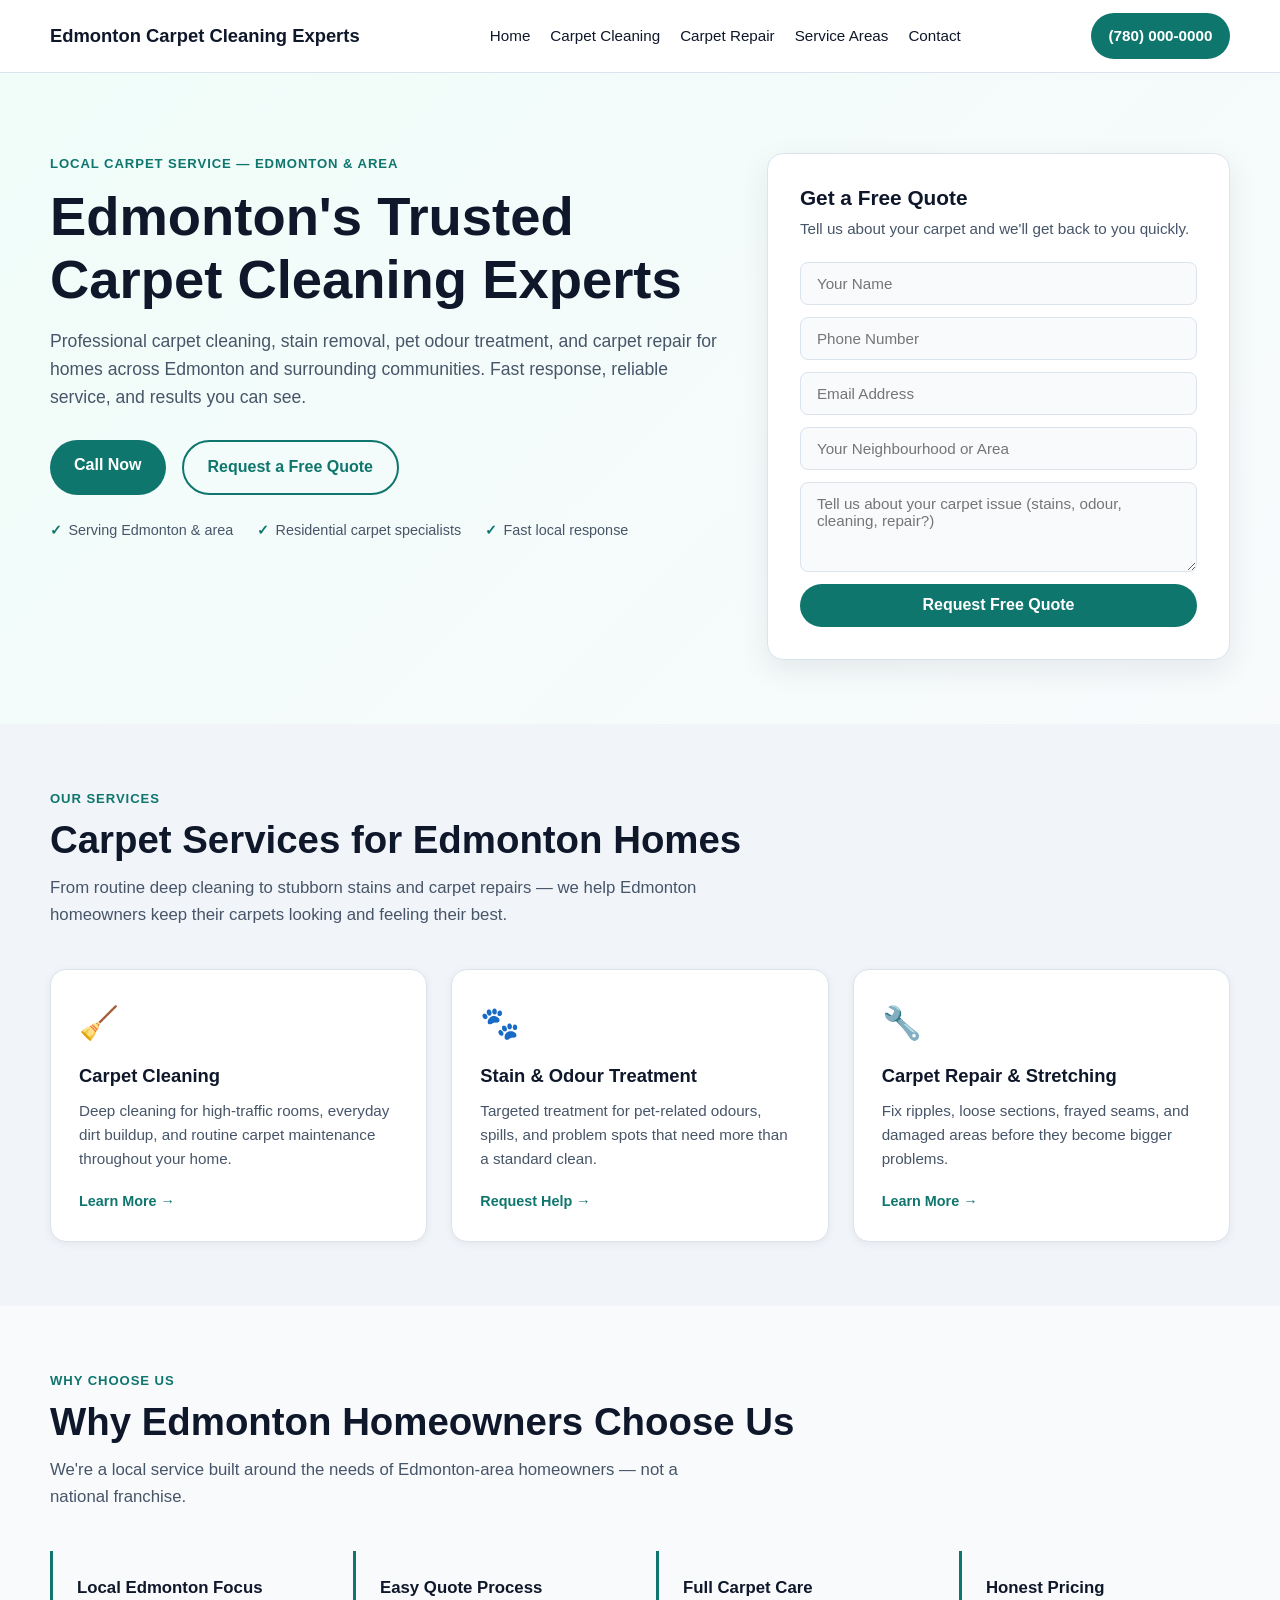
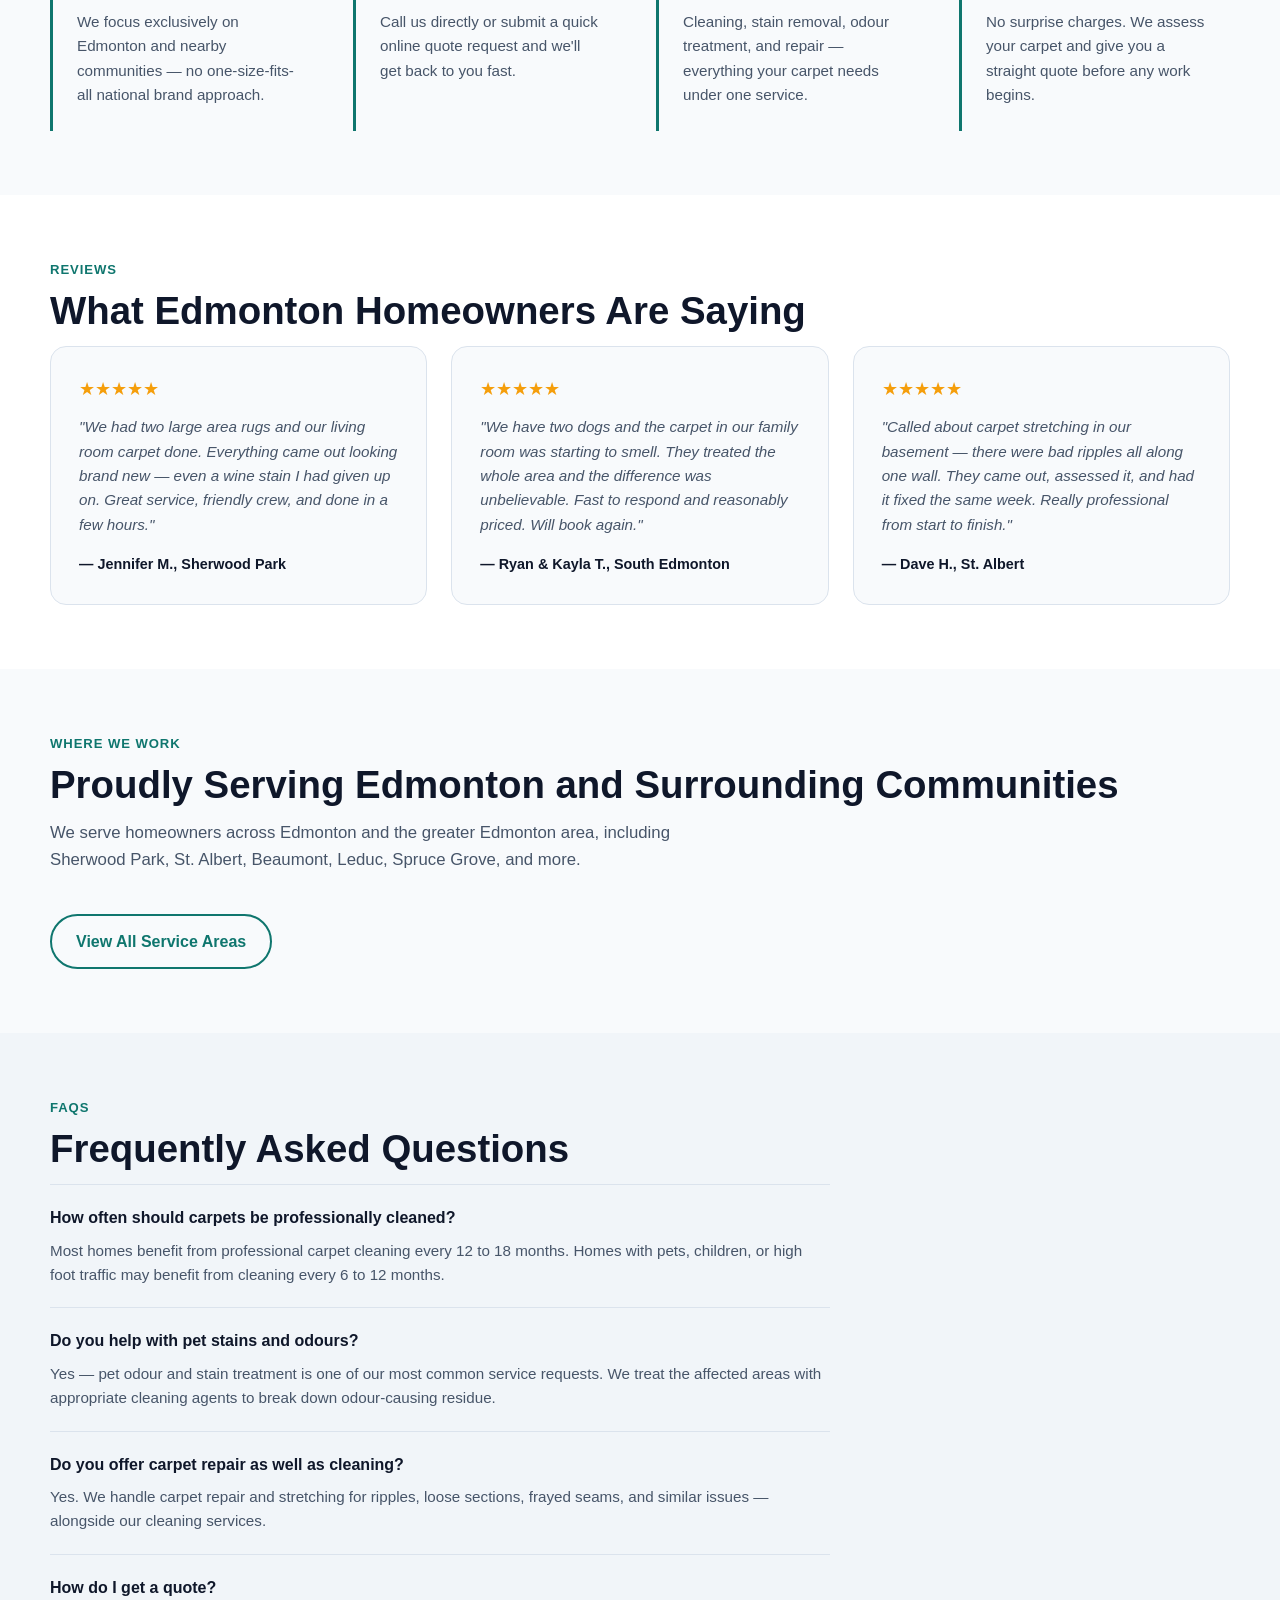
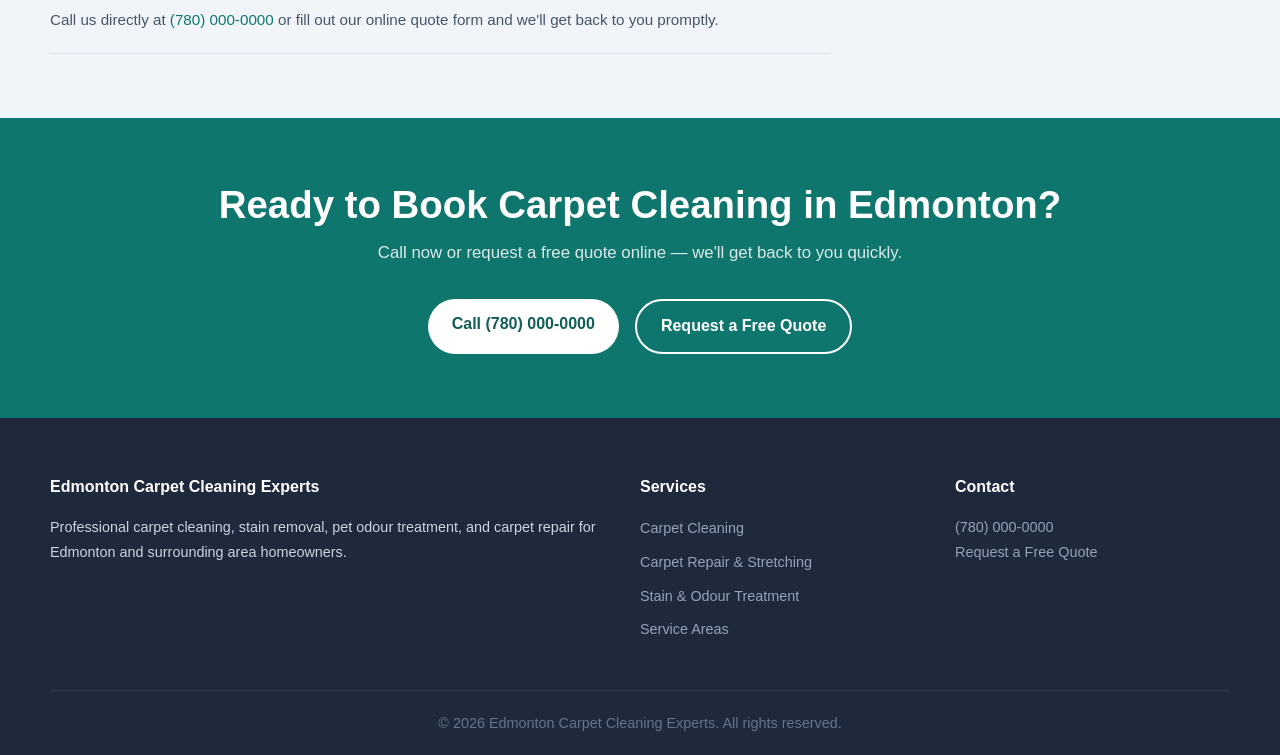
==== index.html @ 5d0f915e "feat: initial build — Edmonton Carpet Cleaning Experts 5-page lead gen site" ====
<!DOCTYPE html>
<html lang="en">
<head>
  <meta charset="UTF-8" />
  <meta name="viewport" content="width=device-width, initial-scale=1.0" />
  <title>Edmonton Carpet Cleaning Experts | Professional Carpet Cleaning in Edmonton</title>
  <meta name="description" content="Edmonton Carpet Cleaning Experts offers professional carpet cleaning, stain removal, pet odour treatment, and carpet repair for Edmonton homeowners. Request a free quote today." />
  <meta name="robots" content="index, follow" />
  <link rel="canonical" href="https://www.edmontoncarpetcleaningexperts.ca/" />
  <link rel="stylesheet" href="styles.css" />

  <!-- LocalBusiness Schema -->
  <script type="application/ld+json">
  {
    "@context": "https://schema.org",
    "@type": "LocalBusiness",
    "name": "Edmonton Carpet Cleaning Experts",
    "description": "Professional carpet cleaning, stain removal, pet odour treatment, and carpet repair for Edmonton and surrounding area homeowners.",
    "url": "https://www.edmontoncarpetcleaningexperts.ca",
    "telephone": "+17800000000",
    "email": "brad.niles@kleerformcorp.com",
    "areaServed": [
      "Edmonton", "Sherwood Park", "St. Albert", "Beaumont", "Leduc",
      "Spruce Grove", "Stony Plain", "Fort Saskatchewan", "Morinville"
    ],
    "serviceType": ["Carpet Cleaning", "Carpet Repair", "Stain Removal", "Pet Odour Treatment"],
    "priceRange": "$$"
  }
  </script>
</head>
<body>

  <header class="site-header">
    <div class="container nav">
      <div class="logo">
        <a href="index.html">Edmonton Carpet Cleaning Experts</a>
      </div>
      <button class="nav-toggle" aria-label="Toggle navigation" aria-expanded="false">☰</button>
      <nav class="main-nav">
        <a href="index.html">Home</a>
        <a href="carpet-cleaning-edmonton.html">Carpet Cleaning</a>
        <a href="carpet-repair-edmonton.html">Carpet Repair</a>
        <a href="service-areas.html">Service Areas</a>
        <a href="contact.html">Contact</a>
      </nav>
      <a class="phone-button" href="tel:17800000000">(780) 000-0000</a>
    </div>
  </header>

  <main>

    <!-- Hero -->
    <section class="hero">
      <div class="container hero-grid">
        <div class="hero-copy">
          <p class="eyebrow">Local Carpet Service — Edmonton & Area</p>
          <h1>Edmonton's Trusted Carpet Cleaning Experts</h1>
          <p class="hero-text">
            Professional carpet cleaning, stain removal, pet odour treatment, and carpet repair
            for homes across Edmonton and surrounding communities. Fast response, reliable service,
            and results you can see.
          </p>
          <div class="hero-actions">
            <a class="btn btn-primary" href="tel:17800000000">Call Now</a>
            <a class="btn btn-secondary" href="contact.html">Request a Free Quote</a>
          </div>
          <ul class="trust-points">
            <li>Serving Edmonton &amp; area</li>
            <li>Residential carpet specialists</li>
            <li>Fast local response</li>
          </ul>
        </div>

        <div class="hero-form-card">
          <h2>Get a Free Quote</h2>
          <p>Tell us about your carpet and we'll get back to you quickly.</p>
          <form class="quote-form" name="home-quote" method="POST" data-netlify="true" netlify-honeypot="bot-field">
            <input type="hidden" name="form-name" value="home-quote" />
            <input type="hidden" name="_subject" value="New Quote Request — Edmonton Carpet Cleaning Experts" />
            <p style="display:none"><input name="bot-field" /></p>
            <input type="text" name="name" placeholder="Your Name" required />
            <input type="tel" name="phone" placeholder="Phone Number" required />
            <input type="email" name="email" placeholder="Email Address" />
            <input type="text" name="location" placeholder="Your Neighbourhood or Area" />
            <textarea name="message" placeholder="Tell us about your carpet issue (stains, odour, cleaning, repair?)"></textarea>
            <button type="submit" class="btn btn-primary">Request Free Quote</button>
          </form>
        </div>
      </div>
    </section>

    <!-- Services Preview -->
    <section class="services-preview alt-bg">
      <div class="container">
        <p class="section-label">Our Services</p>
        <h2>Carpet Services for Edmonton Homes</h2>
        <p class="section-intro">
          From routine deep cleaning to stubborn stains and carpet repairs — we help Edmonton homeowners
          keep their carpets looking and feeling their best.
        </p>
        <div class="cards">
          <article class="card">
            <div class="card-icon">🧹</div>
            <h3>Carpet Cleaning</h3>
            <p>Deep cleaning for high-traffic rooms, everyday dirt buildup, and routine carpet maintenance throughout your home.</p>
            <a href="carpet-cleaning-edmonton.html">Learn More →</a>
          </article>
          <article class="card">
            <div class="card-icon">🐾</div>
            <h3>Stain &amp; Odour Treatment</h3>
            <p>Targeted treatment for pet-related odours, spills, and problem spots that need more than a standard clean.</p>
            <a href="contact.html">Request Help →</a>
          </article>
          <article class="card">
            <div class="card-icon">🔧</div>
            <h3>Carpet Repair &amp; Stretching</h3>
            <p>Fix ripples, loose sections, frayed seams, and damaged areas before they become bigger problems.</p>
            <a href="carpet-repair-edmonton.html">Learn More →</a>
          </article>
        </div>
      </div>
    </section>

    <!-- Why Us -->
    <section class="why-us">
      <div class="container">
        <p class="section-label">Why Choose Us</p>
        <h2>Why Edmonton Homeowners Choose Us</h2>
        <p class="section-intro">We're a local service built around the needs of Edmonton-area homeowners — not a national franchise.</p>
        <div class="features">
          <div class="feature">
            <h3>Local Edmonton Focus</h3>
            <p>We focus exclusively on Edmonton and nearby communities — no one-size-fits-all national brand approach.</p>
          </div>
          <div class="feature">
            <h3>Easy Quote Process</h3>
            <p>Call us directly or submit a quick online quote request and we'll get back to you fast.</p>
          </div>
          <div class="feature">
            <h3>Full Carpet Care</h3>
            <p>Cleaning, stain removal, odour treatment, and repair — everything your carpet needs under one service.</p>
          </div>
          <div class="feature">
            <h3>Honest Pricing</h3>
            <p>No surprise charges. We assess your carpet and give you a straight quote before any work begins.</p>
          </div>
        </div>
      </div>
    </section>

    <!-- Testimonials -->
    <section class="testimonials alt-bg">
      <div class="container">
        <p class="section-label">Reviews</p>
        <h2>What Edmonton Homeowners Are Saying</h2>
        <div class="testimonial-grid">
          <div class="testimonial-card">
            <div class="stars">★★★★★</div>
            <p>"We had two large area rugs and our living room carpet done. Everything came out looking brand new — even a wine stain I had given up on. Great service, friendly crew, and done in a few hours."</p>
            <div class="reviewer">— Jennifer M., Sherwood Park</div>
          </div>
          <div class="testimonial-card">
            <div class="stars">★★★★★</div>
            <p>"We have two dogs and the carpet in our family room was starting to smell. They treated the whole area and the difference was unbelievable. Fast to respond and reasonably priced. Will book again."</p>
            <div class="reviewer">— Ryan &amp; Kayla T., South Edmonton</div>
          </div>
          <div class="testimonial-card">
            <div class="stars">★★★★★</div>
            <p>"Called about carpet stretching in our basement — there were bad ripples all along one wall. They came out, assessed it, and had it fixed the same week. Really professional from start to finish."</p>
            <div class="reviewer">— Dave H., St. Albert</div>
          </div>
        </div>
      </div>
    </section>

    <!-- Service Areas Preview -->
    <section>
      <div class="container">
        <p class="section-label">Where We Work</p>
        <h2>Proudly Serving Edmonton and Surrounding Communities</h2>
        <p class="section-intro">
          We serve homeowners across Edmonton and the greater Edmonton area, including Sherwood Park,
          St. Albert, Beaumont, Leduc, Spruce Grove, and more.
        </p>
        <a class="btn btn-secondary" href="service-areas.html">View All Service Areas</a>
      </div>
    </section>

    <!-- FAQ -->
    <section class="alt-bg">
      <div class="container">
        <p class="section-label">FAQs</p>
        <h2>Frequently Asked Questions</h2>
        <div class="faq-list">
          <div class="faq-item">
            <h3>How often should carpets be professionally cleaned?</h3>
            <p>Most homes benefit from professional carpet cleaning every 12 to 18 months. Homes with pets, children, or high foot traffic may benefit from cleaning every 6 to 12 months.</p>
          </div>
          <div class="faq-item">
            <h3>Do you help with pet stains and odours?</h3>
            <p>Yes — pet odour and stain treatment is one of our most common service requests. We treat the affected areas with appropriate cleaning agents to break down odour-causing residue.</p>
          </div>
          <div class="faq-item">
            <h3>Do you offer carpet repair as well as cleaning?</h3>
            <p>Yes. We handle carpet repair and stretching for ripples, loose sections, frayed seams, and similar issues — alongside our cleaning services.</p>
          </div>
          <div class="faq-item">
            <h3>How do I get a quote?</h3>
            <p>Call us directly at <a href="tel:17800000000">(780) 000-0000</a> or fill out our online quote form and we'll get back to you promptly.</p>
          </div>
        </div>
      </div>
    </section>

    <!-- Final CTA -->
    <section class="cta-banner">
      <div class="container">
        <h2>Ready to Book Carpet Cleaning in Edmonton?</h2>
        <p>Call now or request a free quote online — we'll get back to you quickly.</p>
        <div class="cta-actions">
          <a class="btn btn-primary" style="background:#fff; color:var(--primary-dark);" href="tel:17800000000">Call (780) 000-0000</a>
          <a class="btn btn-secondary" href="contact.html">Request a Free Quote</a>
        </div>
      </div>
    </section>

  </main>

  <footer class="site-footer">
    <div class="container footer-grid">
      <div>
        <h3>Edmonton Carpet Cleaning Experts</h3>
        <p>Professional carpet cleaning, stain removal, pet odour treatment, and carpet repair for Edmonton and surrounding area homeowners.</p>
      </div>
      <div>
        <h3>Services</h3>
        <ul>
          <li><a href="carpet-cleaning-edmonton.html">Carpet Cleaning</a></li>
          <li><a href="carpet-repair-edmonton.html">Carpet Repair &amp; Stretching</a></li>
          <li><a href="contact.html">Stain &amp; Odour Treatment</a></li>
          <li><a href="service-areas.html">Service Areas</a></li>
        </ul>
      </div>
      <div>
        <h3>Contact</h3>
        <p><a href="tel:17800000000">(780) 000-0000</a></p>
        <p><a href="contact.html">Request a Free Quote</a></p>
      </div>
    </div>
    <div class="container footer-bottom">
      <p>&copy; 2026 Edmonton Carpet Cleaning Experts. All rights reserved.</p>
    </div>
  </footer>

  <script src="script.js"></script>
</body>
</html>
---- styles.css ----
/* ============================================================
   Edmonton Carpet Cleaning Experts — Main Stylesheet
   ============================================================ */

*, *::before, *::after {
  box-sizing: border-box;
  margin: 0;
  padding: 0;
}

:root {
  --bg: #f8fafc;
  --surface: #ffffff;
  --surface-soft: #f1f5f9;
  --text: #0f172a;
  --muted: #475569;
  --border: #dbe3ed;
  --primary: #0f766e;
  --primary-dark: #115e59;
  --primary-light: #ccfbf1;
  --secondary: #1e293b;
  --accent: #e2e8f0;
  --shadow: 0 10px 30px rgba(15, 23, 42, 0.08);
  --shadow-sm: 0 2px 8px rgba(15, 23, 42, 0.06);
  --radius: 16px;
  --radius-sm: 8px;
  --max-width: 1180px;
}

body {
  font-family: Arial, Helvetica, sans-serif;
  background: var(--bg);
  color: var(--text);
  line-height: 1.6;
}

a {
  color: var(--primary);
  text-decoration: none;
}

a:hover { text-decoration: underline; }

img { max-width: 100%; display: block; }

ul { list-style: none; }

.container {
  width: min(100% - 2rem, var(--max-width));
  margin: 0 auto;
}

/* ---- Buttons ---- */
.btn {
  display: inline-block;
  padding: 0.8rem 1.5rem;
  border-radius: 999px;
  font-weight: 700;
  font-size: 1rem;
  cursor: pointer;
  border: none;
  transition: background 0.2s, transform 0.1s;
}

.btn:hover { text-decoration: none; transform: translateY(-1px); }

.btn-primary {
  background: var(--primary);
  color: #fff;
}

.btn-primary:hover { background: var(--primary-dark); color: #fff; }

.btn-secondary {
  background: transparent;
  color: var(--primary);
  border: 2px solid var(--primary);
}

.btn-secondary:hover { background: var(--primary-light); }

/* ---- Header / Nav ---- */
.site-header {
  background: var(--surface);
  border-bottom: 1px solid var(--border);
  position: sticky;
  top: 0;
  z-index: 100;
}

.nav {
  display: flex;
  align-items: center;
  justify-content: space-between;
  gap: 1rem;
  min-height: 72px;
  flex-wrap: wrap;
}

.logo a {
  color: var(--text);
  font-size: 1.15rem;
  font-weight: 700;
}

.main-nav {
  display: flex;
  gap: 1.25rem;
  align-items: center;
}

.main-nav a {
  color: var(--text);
  font-size: 0.95rem;
  font-weight: 500;
}

.main-nav a:hover { color: var(--primary); text-decoration: none; }

.phone-button {
  background: var(--primary);
  color: #fff !important;
  padding: 0.65rem 1.1rem;
  border-radius: 999px;
  font-weight: 700;
  white-space: nowrap;
  font-size: 0.95rem;
}

.phone-button:hover {
  background: var(--primary-dark);
  text-decoration: none;
}

/* Mobile hamburger */
.nav-toggle {
  display: none;
  background: none;
  border: none;
  font-size: 1.6rem;
  cursor: pointer;
  color: var(--text);
}

/* ---- Hero ---- */
.hero {
  padding: 5rem 0 4rem;
  background: linear-gradient(135deg, #f0fdf9 0%, #f8fafc 100%);
}

.hero-grid {
  display: grid;
  grid-template-columns: 1.3fr 0.9fr;
  gap: 3rem;
  align-items: start;
}

.eyebrow {
  color: var(--primary);
  font-weight: 700;
  text-transform: uppercase;
  font-size: 0.82rem;
  letter-spacing: 0.07em;
  margin-bottom: 0.75rem;
}

.hero h1 {
  font-size: clamp(2rem, 5vw, 3.4rem);
  line-height: 1.15;
  margin-bottom: 1rem;
}

.hero-text {
  font-size: 1.1rem;
  color: var(--muted);
  margin-bottom: 1.75rem;
}

.hero-actions {
  display: flex;
  gap: 1rem;
  flex-wrap: wrap;
  margin-bottom: 1.5rem;
}

.trust-points {
  display: flex;
  flex-wrap: wrap;
  gap: 0.5rem 1.5rem;
  margin-top: 1rem;
}

.trust-points li {
  font-size: 0.9rem;
  color: var(--muted);
  display: flex;
  align-items: center;
  gap: 0.4rem;
}

.trust-points li::before {
  content: "✓";
  color: var(--primary);
  font-weight: 700;
}

/* ---- Quote Form Card ---- */
.hero-form-card {
  background: var(--surface);
  border: 1px solid var(--border);
  border-radius: var(--radius);
  padding: 2rem;
  box-shadow: var(--shadow);
}

.hero-form-card h2 {
  font-size: 1.3rem;
  margin-bottom: 0.4rem;
}

.hero-form-card p {
  color: var(--muted);
  font-size: 0.95rem;
  margin-bottom: 1.25rem;
}

.quote-form {
  display: flex;
  flex-direction: column;
  gap: 0.75rem;
}

.quote-form input,
.quote-form select,
.quote-form textarea {
  width: 100%;
  padding: 0.75rem 1rem;
  border: 1px solid var(--border);
  border-radius: var(--radius-sm);
  font-size: 0.95rem;
  font-family: inherit;
  background: var(--bg);
  color: var(--text);
  transition: border-color 0.2s;
}

.quote-form input:focus,
.quote-form select:focus,
.quote-form textarea:focus {
  outline: none;
  border-color: var(--primary);
}

.quote-form textarea { resize: vertical; min-height: 90px; }

.quote-form .btn { width: 100%; }

/* ---- Section Defaults ---- */
section { padding: 4rem 0; }

.section-label {
  color: var(--primary);
  font-weight: 700;
  text-transform: uppercase;
  font-size: 0.82rem;
  letter-spacing: 0.07em;
  margin-bottom: 0.5rem;
}

section h2 {
  font-size: clamp(1.6rem, 3vw, 2.4rem);
  margin-bottom: 0.75rem;
  line-height: 1.2;
}

.section-intro {
  color: var(--muted);
  font-size: 1.05rem;
  max-width: 680px;
  margin-bottom: 2.5rem;
}

/* ---- Cards ---- */
.cards {
  display: grid;
  grid-template-columns: repeat(auto-fit, minmax(260px, 1fr));
  gap: 1.5rem;
}

.card {
  background: var(--surface);
  border: 1px solid var(--border);
  border-radius: var(--radius);
  padding: 1.75rem;
  box-shadow: var(--shadow-sm);
  transition: box-shadow 0.2s, transform 0.2s;
}

.card:hover {
  box-shadow: var(--shadow);
  transform: translateY(-2px);
}

.card-icon {
  font-size: 2rem;
  margin-bottom: 0.75rem;
}

.card h3 {
  font-size: 1.15rem;
  margin-bottom: 0.5rem;
}

.card p {
  color: var(--muted);
  font-size: 0.95rem;
  margin-bottom: 1rem;
}

.card a {
  font-weight: 600;
  font-size: 0.9rem;
}

/* ---- Features Grid ---- */
.features {
  display: grid;
  grid-template-columns: repeat(auto-fit, minmax(240px, 1fr));
  gap: 2rem;
}

.feature {
  padding: 1.5rem;
  border-left: 3px solid var(--primary);
}

.feature h3 {
  font-size: 1.05rem;
  margin-bottom: 0.5rem;
}

.feature p {
  color: var(--muted);
  font-size: 0.95rem;
}

/* ---- Why Us / Alt Section ---- */
.alt-bg { background: var(--surface-soft); }

/* ---- Testimonials ---- */
.testimonials { background: var(--surface); }

.testimonial-grid {
  display: grid;
  grid-template-columns: repeat(auto-fit, minmax(280px, 1fr));
  gap: 1.5rem;
}

.testimonial-card {
  background: var(--bg);
  border: 1px solid var(--border);
  border-radius: var(--radius);
  padding: 1.75rem;
}

.stars {
  color: #f59e0b;
  font-size: 1.1rem;
  margin-bottom: 0.75rem;
}

.testimonial-card p {
  color: var(--muted);
  font-size: 0.95rem;
  margin-bottom: 1rem;
  font-style: italic;
}

.reviewer {
  font-weight: 700;
  font-size: 0.9rem;
  color: var(--text);
}

/* ---- FAQ ---- */
.faq-list { max-width: 780px; }

.faq-item {
  border-bottom: 1px solid var(--border);
  padding: 1.25rem 0;
}

.faq-item:first-child { border-top: 1px solid var(--border); }

.faq-item h3 {
  font-size: 1rem;
  margin-bottom: 0.5rem;
  cursor: pointer;
}

.faq-item p {
  color: var(--muted);
  font-size: 0.95rem;
}

/* ---- Service Areas ---- */
.areas-grid {
  display: grid;
  grid-template-columns: repeat(auto-fill, minmax(200px, 1fr));
  gap: 0.75rem;
}

.area-tag {
  background: var(--surface);
  border: 1px solid var(--border);
  border-radius: var(--radius-sm);
  padding: 0.6rem 1rem;
  font-size: 0.92rem;
  color: var(--text);
  display: flex;
  align-items: center;
  gap: 0.4rem;
}

.area-tag::before {
  content: "📍";
  font-size: 0.85rem;
}

/* ---- CTA Banner ---- */
.cta-banner {
  background: var(--primary);
  color: #fff;
  padding: 4rem 0;
  text-align: center;
}

.cta-banner h2 {
  color: #fff;
  font-size: clamp(1.6rem, 3vw, 2.4rem);
  margin-bottom: 0.75rem;
}

.cta-banner p {
  color: rgba(255,255,255,0.85);
  font-size: 1.05rem;
  margin-bottom: 2rem;
}

.cta-banner .btn-secondary {
  color: #fff;
  border-color: #fff;
}

.cta-banner .btn-secondary:hover {
  background: rgba(255,255,255,0.15);
}

.cta-actions {
  display: flex;
  gap: 1rem;
  justify-content: center;
  flex-wrap: wrap;
}

/* ---- Contact Page ---- */
.contact-grid {
  display: grid;
  grid-template-columns: 1fr 1.2fr;
  gap: 3rem;
  align-items: start;
}

.contact-info h2 { margin-bottom: 1rem; }

.contact-info p {
  color: var(--muted);
  margin-bottom: 1.5rem;
}

.contact-detail {
  display: flex;
  align-items: center;
  gap: 0.75rem;
  margin-bottom: 1rem;
  font-size: 1rem;
}

.contact-detail .icon {
  font-size: 1.3rem;
  width: 2rem;
  text-align: center;
}

.form-card {
  background: var(--surface);
  border: 1px solid var(--border);
  border-radius: var(--radius);
  padding: 2.5rem;
  box-shadow: var(--shadow);
}

.form-card h2 { margin-bottom: 0.5rem; }

.form-card > p {
  color: var(--muted);
  margin-bottom: 1.5rem;
  font-size: 0.95rem;
}

/* ---- Page Hero (inner pages) ---- */
.page-hero {
  background: linear-gradient(135deg, #f0fdf9 0%, #f8fafc 100%);
  padding: 3.5rem 0 3rem;
  border-bottom: 1px solid var(--border);
}

.page-hero .eyebrow { margin-bottom: 0.5rem; }

.page-hero h1 {
  font-size: clamp(1.8rem, 4vw, 3rem);
  margin-bottom: 0.75rem;
  line-height: 1.2;
}

.page-hero p {
  color: var(--muted);
  font-size: 1.05rem;
  max-width: 640px;
  margin-bottom: 1.5rem;
}

/* ---- Breadcrumb ---- */
.breadcrumb {
  font-size: 0.85rem;
  color: var(--muted);
  margin-bottom: 1rem;
}

.breadcrumb a { color: var(--muted); }
.breadcrumb a:hover { color: var(--primary); }
.breadcrumb span { margin: 0 0.4rem; }

/* ---- Footer ---- */
.site-footer {
  background: var(--secondary);
  color: #cbd5e1;
  padding: 3.5rem 0 0;
}

.footer-grid {
  display: grid;
  grid-template-columns: 2fr 1fr 1fr;
  gap: 2.5rem;
  padding-bottom: 2.5rem;
  border-bottom: 1px solid rgba(255,255,255,0.08);
}

.site-footer h3 {
  color: #fff;
  font-size: 1rem;
  margin-bottom: 1rem;
}

.site-footer p {
  font-size: 0.9rem;
  line-height: 1.7;
}

.site-footer a {
  color: #94a3b8;
  font-size: 0.9rem;
}

.site-footer a:hover { color: #fff; text-decoration: none; }

.site-footer ul li { margin-bottom: 0.5rem; }

.footer-bottom {
  padding: 1.25rem 0;
  text-align: center;
  font-size: 0.85rem;
  color: #64748b;
}

/* ---- Form success ---- */
.form-success {
  display: none;
  background: #dcfce7;
  border: 1px solid #86efac;
  border-radius: var(--radius-sm);
  padding: 1rem 1.25rem;
  color: #166534;
  font-size: 0.95rem;
  margin-top: 0.5rem;
}

/* ---- Responsive ---- */
@media (max-width: 900px) {
  .hero-grid { grid-template-columns: 1fr; }
  .footer-grid { grid-template-columns: 1fr 1fr; }
  .contact-grid { grid-template-columns: 1fr; }
}

@media (max-width: 640px) {
  .main-nav { display: none; }
  .main-nav.open {
    display: flex;
    flex-direction: column;
    width: 100%;
    padding: 1rem 0;
    border-top: 1px solid var(--border);
    gap: 0.75rem;
  }
  .nav { flex-wrap: wrap; }
  .nav-toggle { display: block; }
  .phone-button { display: none; }
  .footer-grid { grid-template-columns: 1fr; }
  .hero { padding: 3rem 0 2.5rem; }
  .cta-banner { padding: 3rem 0; }
}
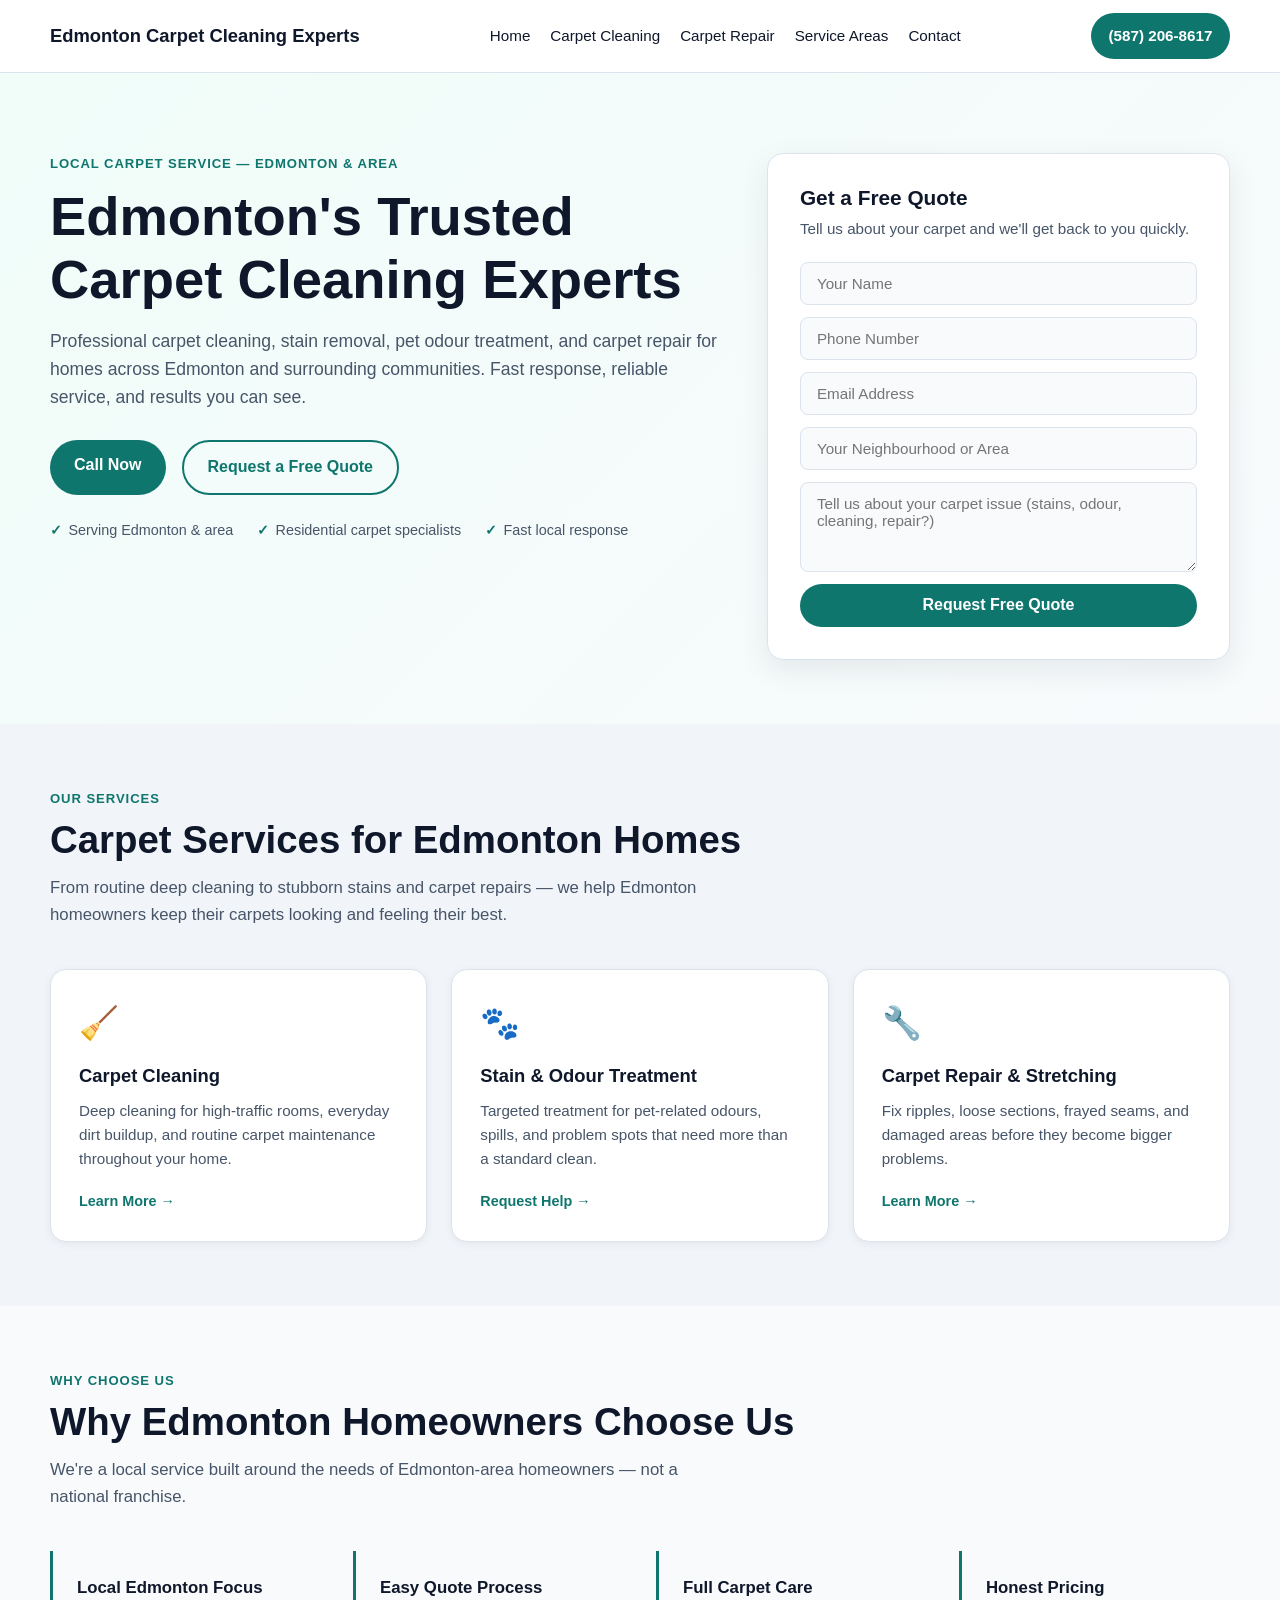
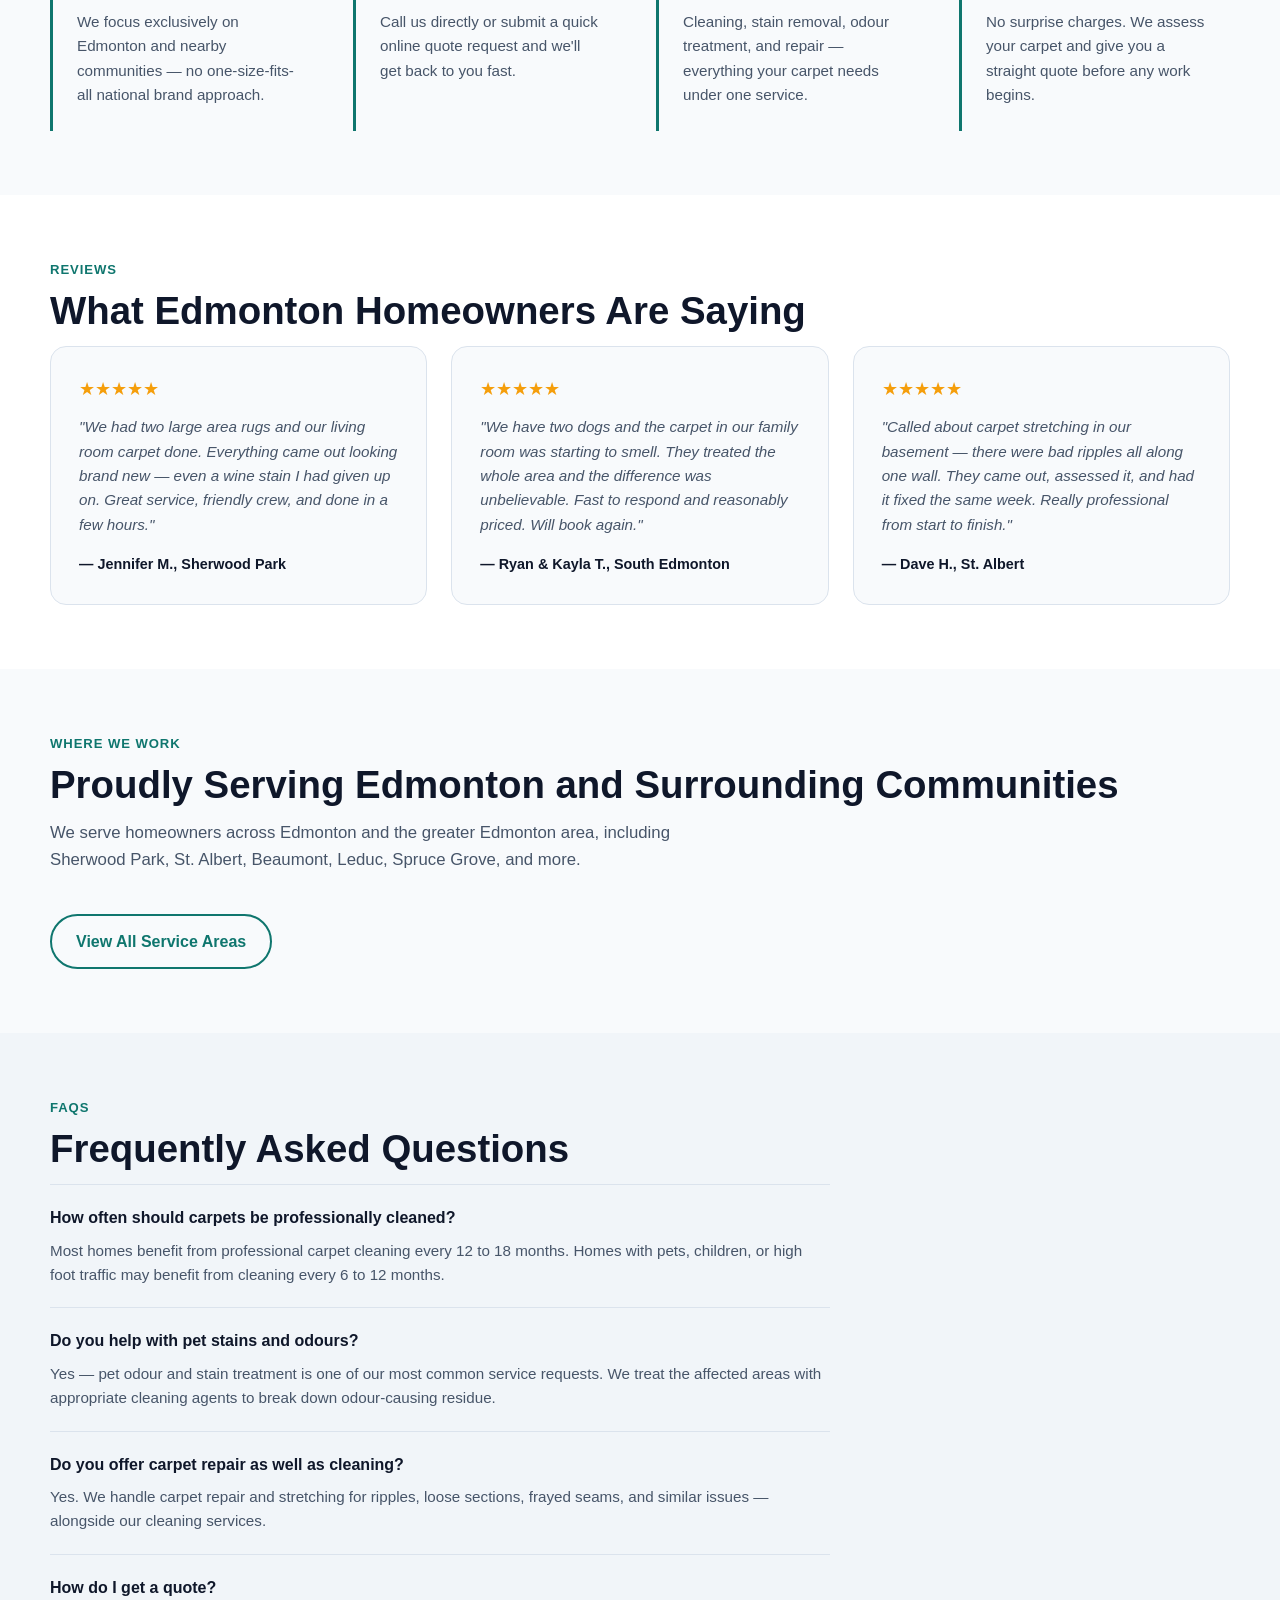
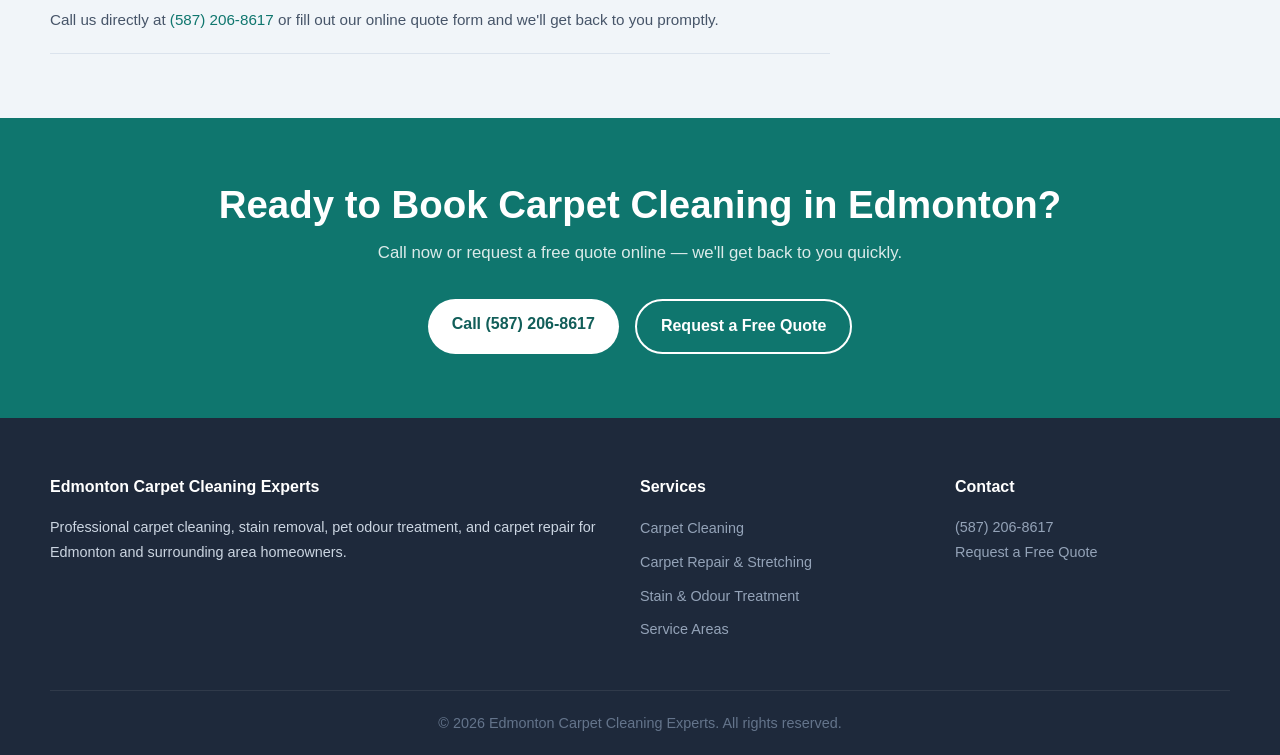
==== commit 6cfe51e5: "Update phone number to CallRail 587-206-8617" ====
--- a/index.html
+++ b/index.html
@@ -6,7 +6,7 @@
   <title>Edmonton Carpet Cleaning Experts | Professional Carpet Cleaning in Edmonton</title>
   <meta name="description" content="Edmonton Carpet Cleaning Experts offers professional carpet cleaning, stain removal, pet odour treatment, and carpet repair for Edmonton homeowners. Request a free quote today." />
   <meta name="robots" content="index, follow" />
-  <link rel="canonical" href="https://www.edmontoncarpetcleaningexperts.ca/" />
+  <link rel="canonical" href="https://www.edmontoncarpetexperts.ca/" />
   <link rel="stylesheet" href="styles.css" />
 
   <!-- LocalBusiness Schema -->
@@ -16,8 +16,8 @@
     "@type": "LocalBusiness",
     "name": "Edmonton Carpet Cleaning Experts",
     "description": "Professional carpet cleaning, stain removal, pet odour treatment, and carpet repair for Edmonton and surrounding area homeowners.",
-    "url": "https://www.edmontoncarpetcleaningexperts.ca",
-    "telephone": "+17800000000",
+    "url": "https://www.edmontoncarpetexperts.ca",
+    "telephone": "+15872068617",
     "email": "brad.niles@kleerformcorp.com",
     "areaServed": [
       "Edmonton", "Sherwood Park", "St. Albert", "Beaumont", "Leduc",
@@ -43,7 +43,7 @@
         <a href="service-areas.html">Service Areas</a>
         <a href="contact.html">Contact</a>
       </nav>
-      <a class="phone-button" href="tel:17800000000">(780) 000-0000</a>
+      <a class="phone-button" href="tel:15872068617">(587) 206-8617</a>
     </div>
   </header>
 
@@ -61,7 +61,7 @@
             and results you can see.
           </p>
           <div class="hero-actions">
-            <a class="btn btn-primary" href="tel:17800000000">Call Now</a>
+            <a class="btn btn-primary" href="tel:15872068617">Call Now</a>
             <a class="btn btn-secondary" href="contact.html">Request a Free Quote</a>
           </div>
           <ul class="trust-points">
@@ -206,7 +206,7 @@
           </div>
           <div class="faq-item">
             <h3>How do I get a quote?</h3>
-            <p>Call us directly at <a href="tel:17800000000">(780) 000-0000</a> or fill out our online quote form and we'll get back to you promptly.</p>
+            <p>Call us directly at <a href="tel:15872068617">(587) 206-8617</a> or fill out our online quote form and we'll get back to you promptly.</p>
           </div>
         </div>
       </div>
@@ -218,7 +218,7 @@
         <h2>Ready to Book Carpet Cleaning in Edmonton?</h2>
         <p>Call now or request a free quote online — we'll get back to you quickly.</p>
         <div class="cta-actions">
-          <a class="btn btn-primary" style="background:#fff; color:var(--primary-dark);" href="tel:17800000000">Call (780) 000-0000</a>
+          <a class="btn btn-primary" style="background:#fff; color:var(--primary-dark);" href="tel:15872068617">Call (587) 206-8617</a>
           <a class="btn btn-secondary" href="contact.html">Request a Free Quote</a>
         </div>
       </div>
@@ -243,7 +243,7 @@
       </div>
       <div>
         <h3>Contact</h3>
-        <p><a href="tel:17800000000">(780) 000-0000</a></p>
+        <p><a href="tel:15872068617">(587) 206-8617</a></p>
         <p><a href="contact.html">Request a Free Quote</a></p>
       </div>
     </div>
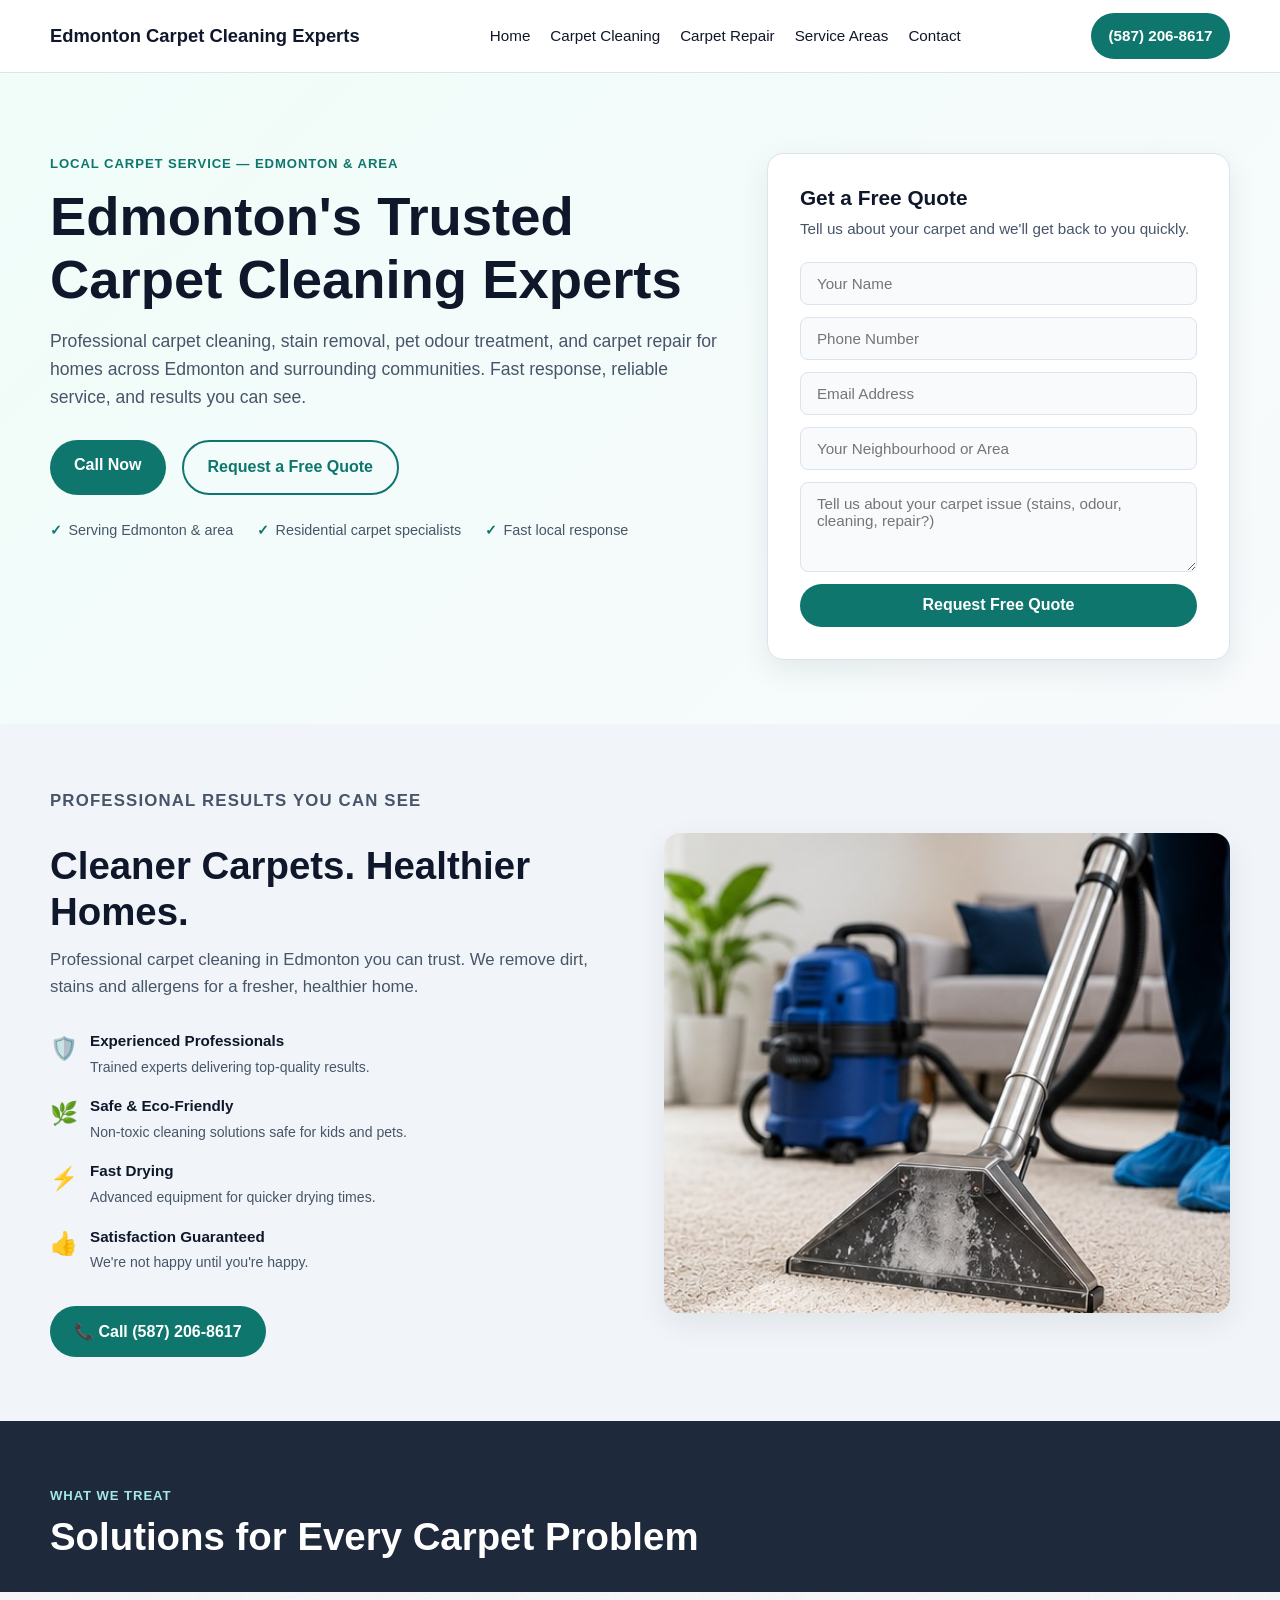
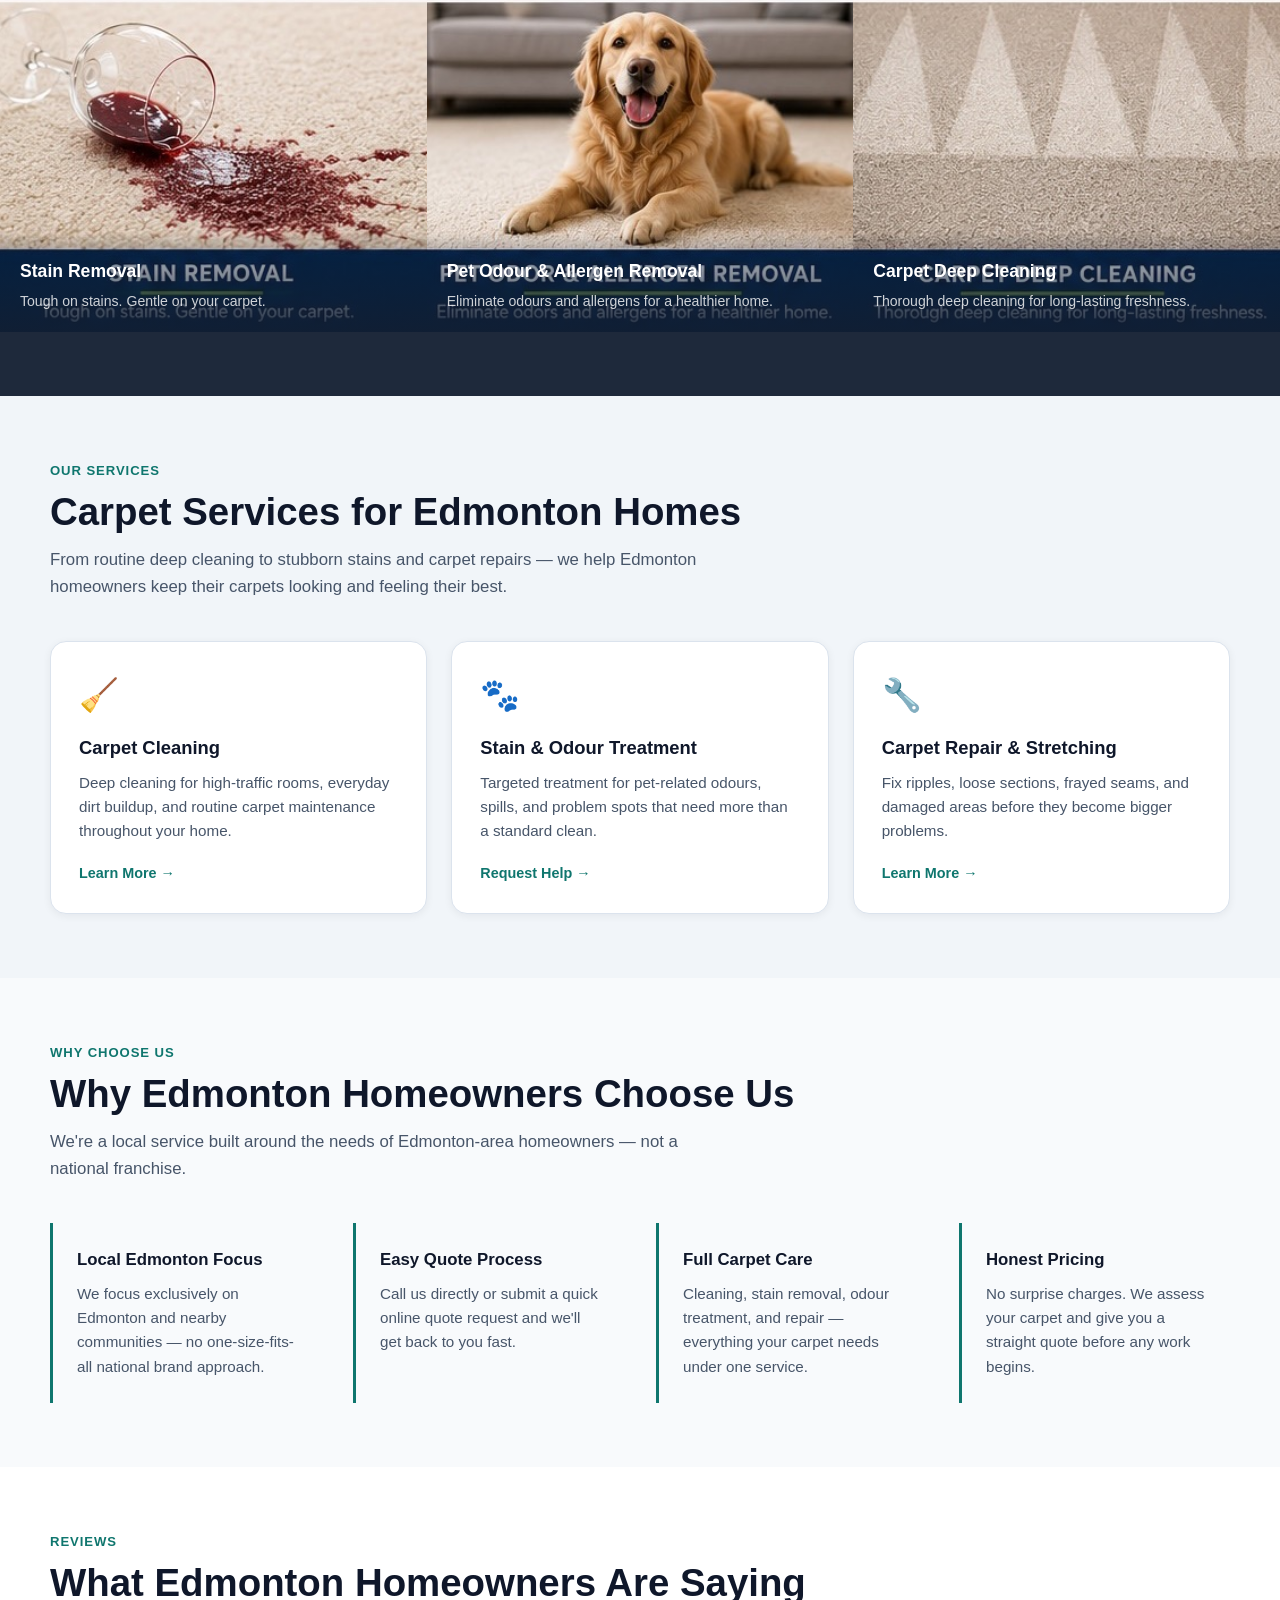
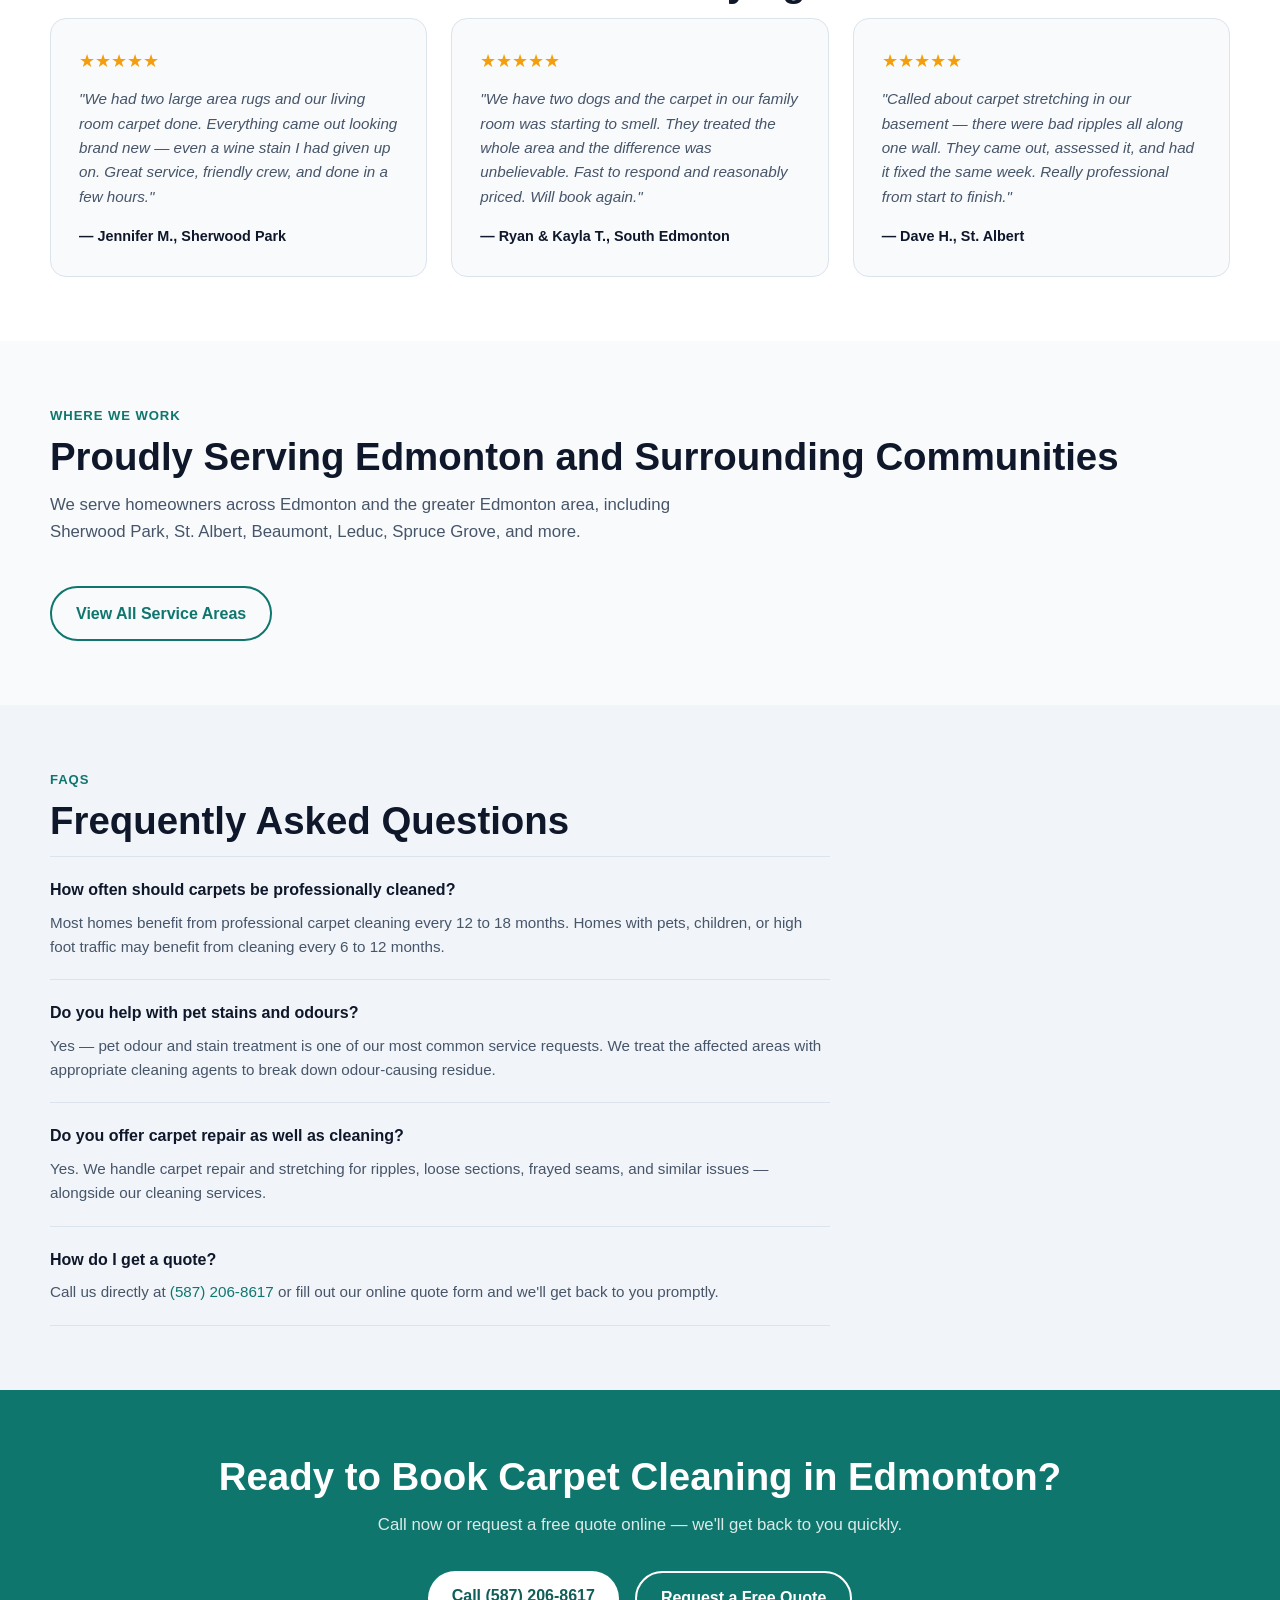
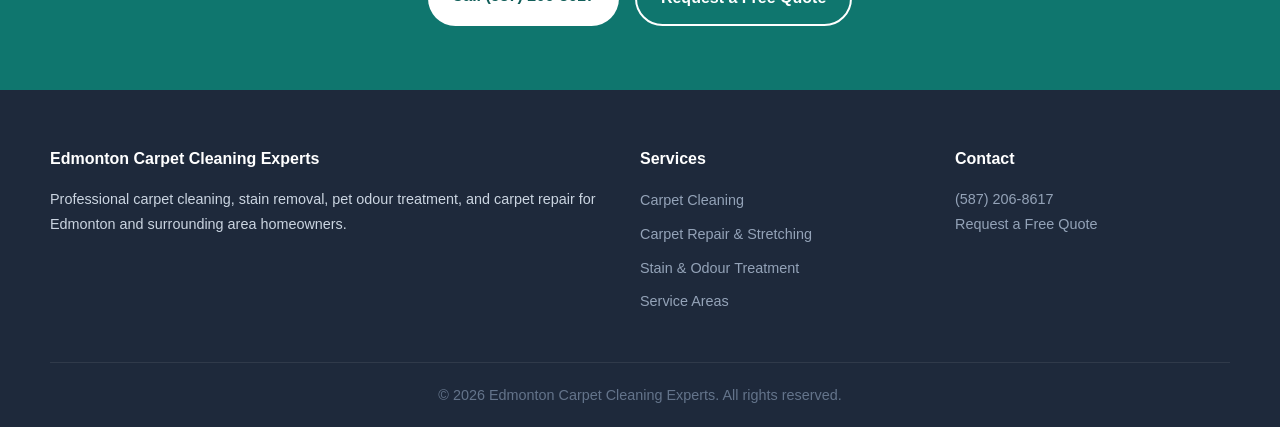
==== commit 4eef607d: "Add photo sections — hero image, service panels, before/after" ====
--- a/index.html
+++ b/index.html
@@ -85,6 +85,82 @@
             <textarea name="message" placeholder="Tell us about your carpet issue (stains, odour, cleaning, repair?)"></textarea>
             <button type="submit" class="btn btn-primary">Request Free Quote</button>
           </form>
+        </div>
+      </div>
+    </section>
+
+    <!-- Photo Hero Section -->
+    <section class="photo-hero-section">
+      <div class="container photo-hero-grid">
+        <div class="photo-hero-copy">
+          <p class="eyebrow">Professional Results You Can See</p>
+          <h2>Cleaner Carpets. Healthier Homes.</h2>
+          <p>Professional carpet cleaning in Edmonton you can trust. We remove dirt, stains and allergens for a fresher, healthier home.</p>
+          <div class="photo-hero-features">
+            <div class="photo-feature">
+              <span class="photo-feature-icon">🛡️</span>
+              <div>
+                <strong>Experienced Professionals</strong>
+                <p>Trained experts delivering top-quality results.</p>
+              </div>
+            </div>
+            <div class="photo-feature">
+              <span class="photo-feature-icon">🌿</span>
+              <div>
+                <strong>Safe &amp; Eco-Friendly</strong>
+                <p>Non-toxic cleaning solutions safe for kids and pets.</p>
+              </div>
+            </div>
+            <div class="photo-feature">
+              <span class="photo-feature-icon">⚡</span>
+              <div>
+                <strong>Fast Drying</strong>
+                <p>Advanced equipment for quicker drying times.</p>
+              </div>
+            </div>
+            <div class="photo-feature">
+              <span class="photo-feature-icon">👍</span>
+              <div>
+                <strong>Satisfaction Guaranteed</strong>
+                <p>We're not happy until you're happy.</p>
+              </div>
+            </div>
+          </div>
+          <a class="btn btn-primary" href="tel:15872068617">📞 Call (587) 206-8617</a>
+        </div>
+        <div class="photo-hero-image">
+          <img src="images/hero-technician.jpg" alt="Professional carpet cleaning technician cleaning a carpet in an Edmonton home" loading="lazy" />
+        </div>
+      </div>
+    </section>
+
+    <!-- Service Image Panels -->
+    <section class="service-panels">
+      <div class="container">
+        <p class="section-label">What We Treat</p>
+        <h2>Solutions for Every Carpet Problem</h2>
+      </div>
+      <div class="panel-grid">
+        <div class="panel-item">
+          <img src="images/stain-removal.jpg" alt="Red wine stain on carpet — professional stain removal Edmonton" loading="lazy" />
+          <div class="panel-overlay">
+            <h3>Stain Removal</h3>
+            <p>Tough on stains. Gentle on your carpet.</p>
+          </div>
+        </div>
+        <div class="panel-item">
+          <img src="images/pet-odor.jpg" alt="Golden retriever on carpet — pet odour and allergen removal Edmonton" loading="lazy" />
+          <div class="panel-overlay">
+            <h3>Pet Odour &amp; Allergen Removal</h3>
+            <p>Eliminate odours and allergens for a healthier home.</p>
+          </div>
+        </div>
+        <div class="panel-item">
+          <img src="images/deep-cleaning.jpg" alt="Freshly deep cleaned carpet — professional carpet deep cleaning Edmonton" loading="lazy" />
+          <div class="panel-overlay">
+            <h3>Carpet Deep Cleaning</h3>
+            <p>Thorough deep cleaning for long-lasting freshness.</p>
+          </div>
         </div>
       </div>
     </section>
--- a/styles.css
+++ b/styles.css
@@ -618,4 +618,230 @@
   .footer-grid { grid-template-columns: 1fr; }
   .hero { padding: 3rem 0 2.5rem; }
   .cta-banner { padding: 3rem 0; }
-}
+  .photo-hero-grid { grid-template-columns: 1fr; }
+  .photo-hero-image { order: -1; }
+  .photo-hero-image img { height: 260px; }
+  .panel-grid { grid-template-columns: 1fr; }
+  .before-after-grid { grid-template-columns: 1fr; gap: 1rem; }
+  .before-after-arrow { display: none; }
+  .ba-benefits { grid-template-columns: 1fr; }
+}
+
+/* ---- Photo Hero Section (index.html) ---- */
+.photo-hero-section {
+  padding: 4rem 0;
+  background: var(--surface-soft);
+}
+
+.photo-hero-grid {
+  display: grid;
+  grid-template-columns: 1fr 1fr;
+  gap: 3rem;
+  align-items: center;
+}
+
+.photo-hero-copy h2 {
+  font-size: clamp(1.6rem, 3vw, 2.6rem);
+  margin-bottom: 0.75rem;
+  line-height: 1.2;
+}
+
+.photo-hero-copy > p {
+  color: var(--muted);
+  font-size: 1.05rem;
+  margin-bottom: 1.75rem;
+}
+
+.photo-hero-features {
+  display: flex;
+  flex-direction: column;
+  gap: 1rem;
+  margin-bottom: 2rem;
+}
+
+.photo-feature {
+  display: flex;
+  align-items: flex-start;
+  gap: 0.75rem;
+}
+
+.photo-feature-icon {
+  font-size: 1.4rem;
+  flex-shrink: 0;
+  margin-top: 0.1rem;
+}
+
+.photo-feature strong {
+  display: block;
+  font-size: 0.95rem;
+  margin-bottom: 0.15rem;
+}
+
+.photo-feature p {
+  color: var(--muted);
+  font-size: 0.88rem;
+  margin: 0;
+}
+
+.photo-hero-image img {
+  width: 100%;
+  height: 480px;
+  object-fit: cover;
+  object-position: top center;
+  border-radius: var(--radius);
+  box-shadow: var(--shadow);
+}
+
+/* ---- Service Panels (index.html) ---- */
+.service-panels {
+  padding: 4rem 0;
+  background: var(--secondary);
+}
+
+.service-panels .container {
+  margin-bottom: 2rem;
+}
+
+.service-panels .section-label {
+  color: #a3e8e4;
+}
+
+.service-panels h2 {
+  color: #fff;
+}
+
+.panel-grid {
+  display: grid;
+  grid-template-columns: repeat(3, 1fr);
+  gap: 0;
+}
+
+.panel-item {
+  position: relative;
+  overflow: hidden;
+}
+
+.panel-item img {
+  width: 100%;
+  height: 340px;
+  object-fit: cover;
+  object-position: center;
+  display: block;
+  transition: transform 0.4s ease;
+}
+
+.panel-item:hover img {
+  transform: scale(1.04);
+}
+
+.panel-overlay {
+  position: absolute;
+  bottom: 0;
+  left: 0;
+  right: 0;
+  background: linear-gradient(to top, rgba(17,30,50,0.92) 0%, rgba(17,30,50,0.4) 70%, transparent 100%);
+  padding: 1.5rem 1.25rem 1.25rem;
+  color: #fff;
+}
+
+.panel-overlay h3 {
+  font-size: 1.1rem;
+  margin-bottom: 0.3rem;
+  color: #fff;
+}
+
+.panel-overlay p {
+  font-size: 0.88rem;
+  color: rgba(255,255,255,0.8);
+  margin: 0;
+}
+
+/* ---- Before & After (carpet-cleaning-edmonton.html) ---- */
+.before-after-section {
+  padding: 4rem 0;
+}
+
+.before-after-grid {
+  display: grid;
+  grid-template-columns: 1fr auto 1fr;
+  gap: 1.5rem;
+  align-items: center;
+  margin-bottom: 3rem;
+}
+
+.before-after-img-wrap {
+  position: relative;
+  border-radius: var(--radius);
+  overflow: hidden;
+  box-shadow: var(--shadow);
+}
+
+.before-after-img-wrap img {
+  width: 100%;
+  height: 360px;
+  object-fit: cover;
+  object-position: top center;
+  display: block;
+}
+
+.ba-label {
+  position: absolute;
+  top: 1rem;
+  left: 1rem;
+  padding: 0.3rem 0.9rem;
+  border-radius: 999px;
+  font-weight: 700;
+  font-size: 0.85rem;
+  text-transform: uppercase;
+  letter-spacing: 0.05em;
+}
+
+.ba-label--before {
+  background: var(--secondary);
+  color: #fff;
+}
+
+.ba-label--after {
+  background: var(--primary);
+  color: #fff;
+}
+
+.before-after-arrow {
+  font-size: 2.5rem;
+  color: var(--primary);
+  font-weight: 700;
+}
+
+.ba-benefits {
+  display: grid;
+  grid-template-columns: repeat(auto-fit, minmax(200px, 1fr));
+  gap: 1.5rem;
+  margin-top: 1rem;
+}
+
+.ba-benefit {
+  display: flex;
+  align-items: flex-start;
+  gap: 0.75rem;
+  padding: 1.25rem;
+  background: var(--surface);
+  border: 1px solid var(--border);
+  border-radius: var(--radius-sm);
+}
+
+.ba-benefit > span {
+  font-size: 1.5rem;
+  flex-shrink: 0;
+}
+
+.ba-benefit strong {
+  display: block;
+  font-size: 0.95rem;
+  margin-bottom: 0.2rem;
+}
+
+.ba-benefit p {
+  color: var(--muted);
+  font-size: 0.88rem;
+  margin: 0;
+}
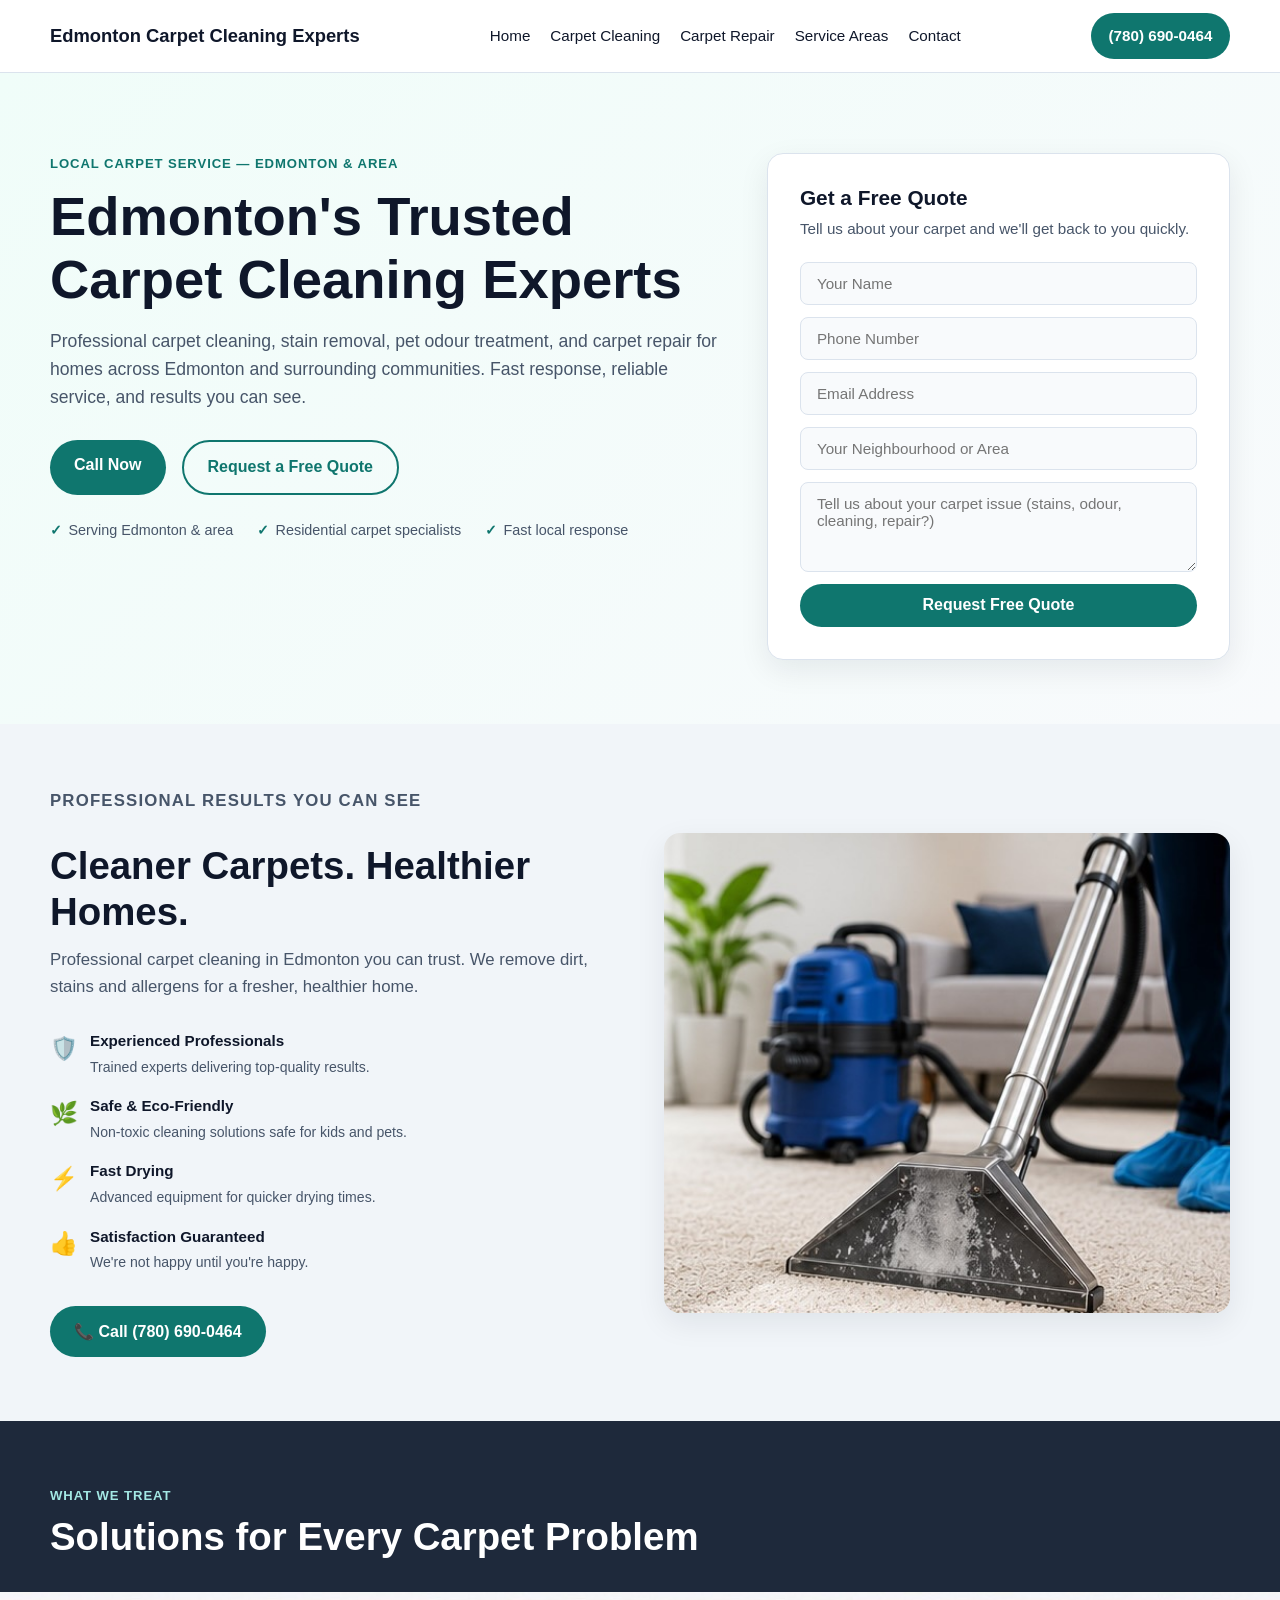
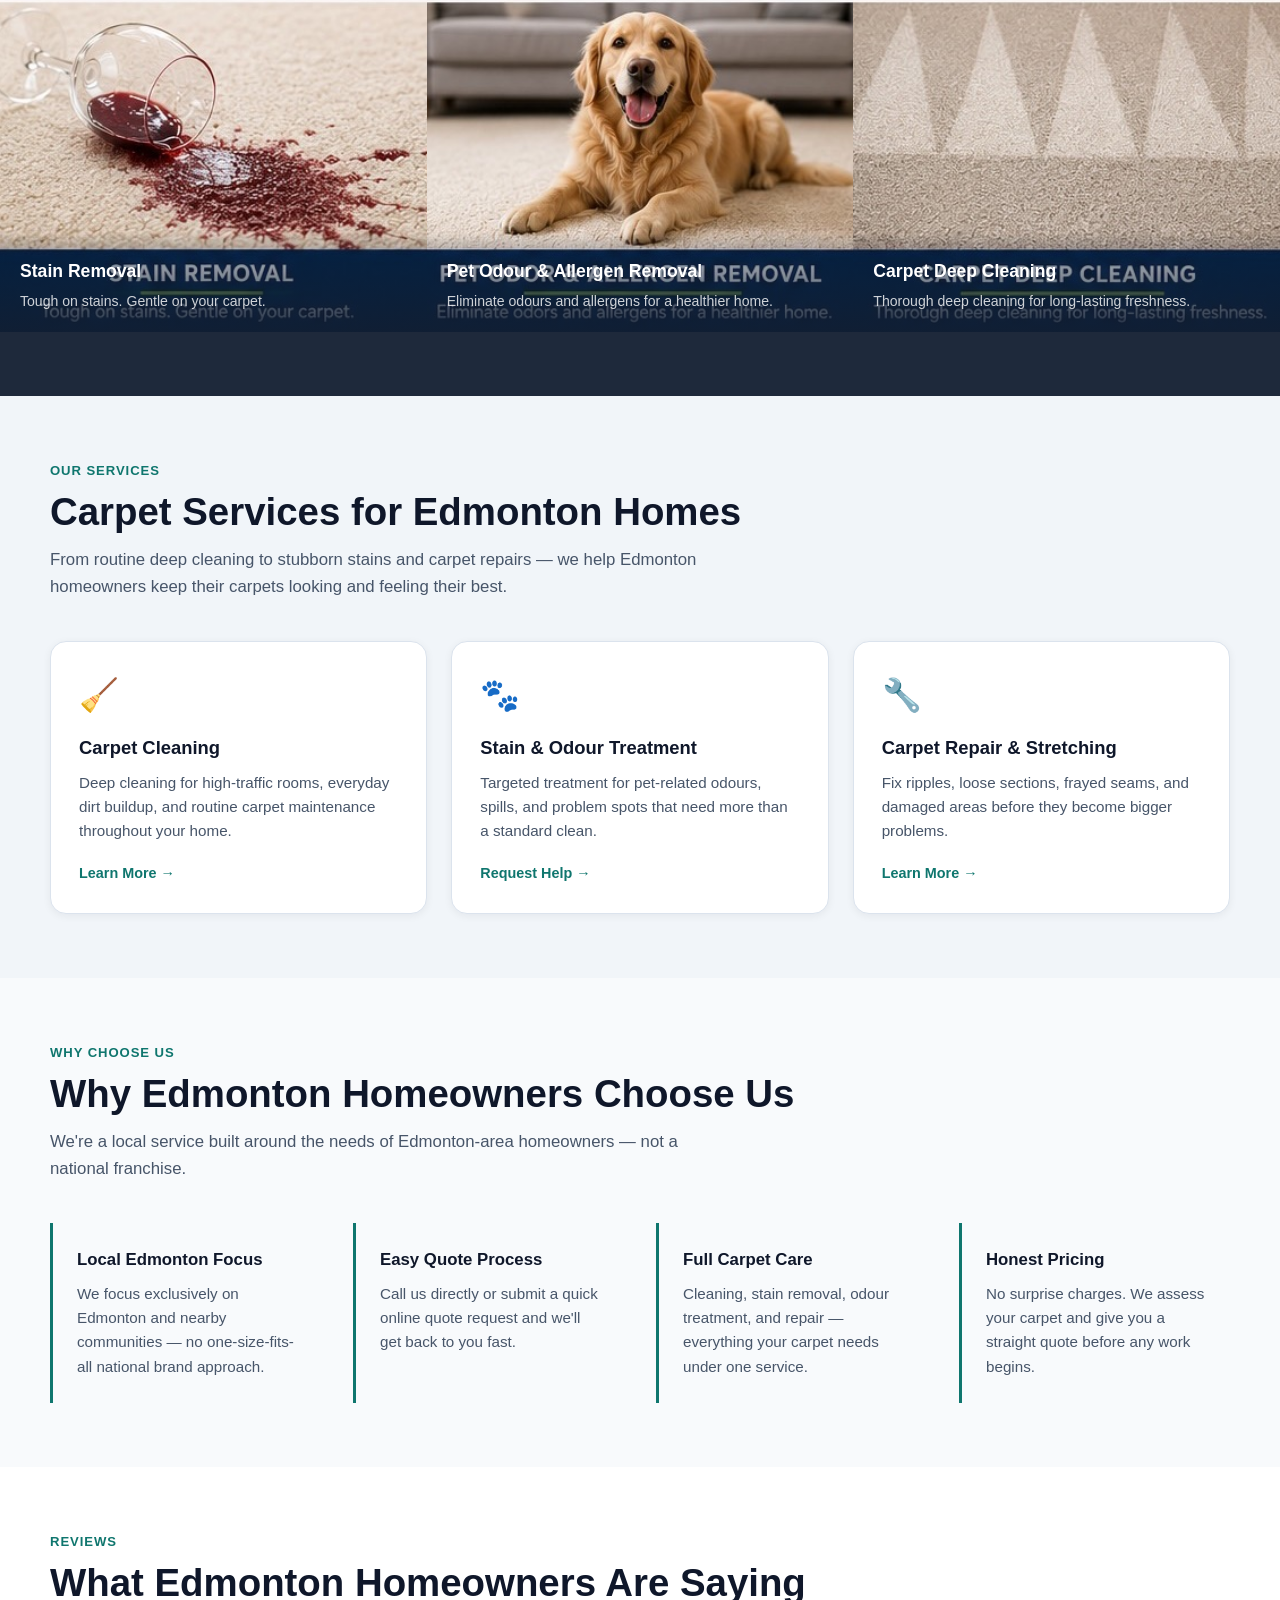
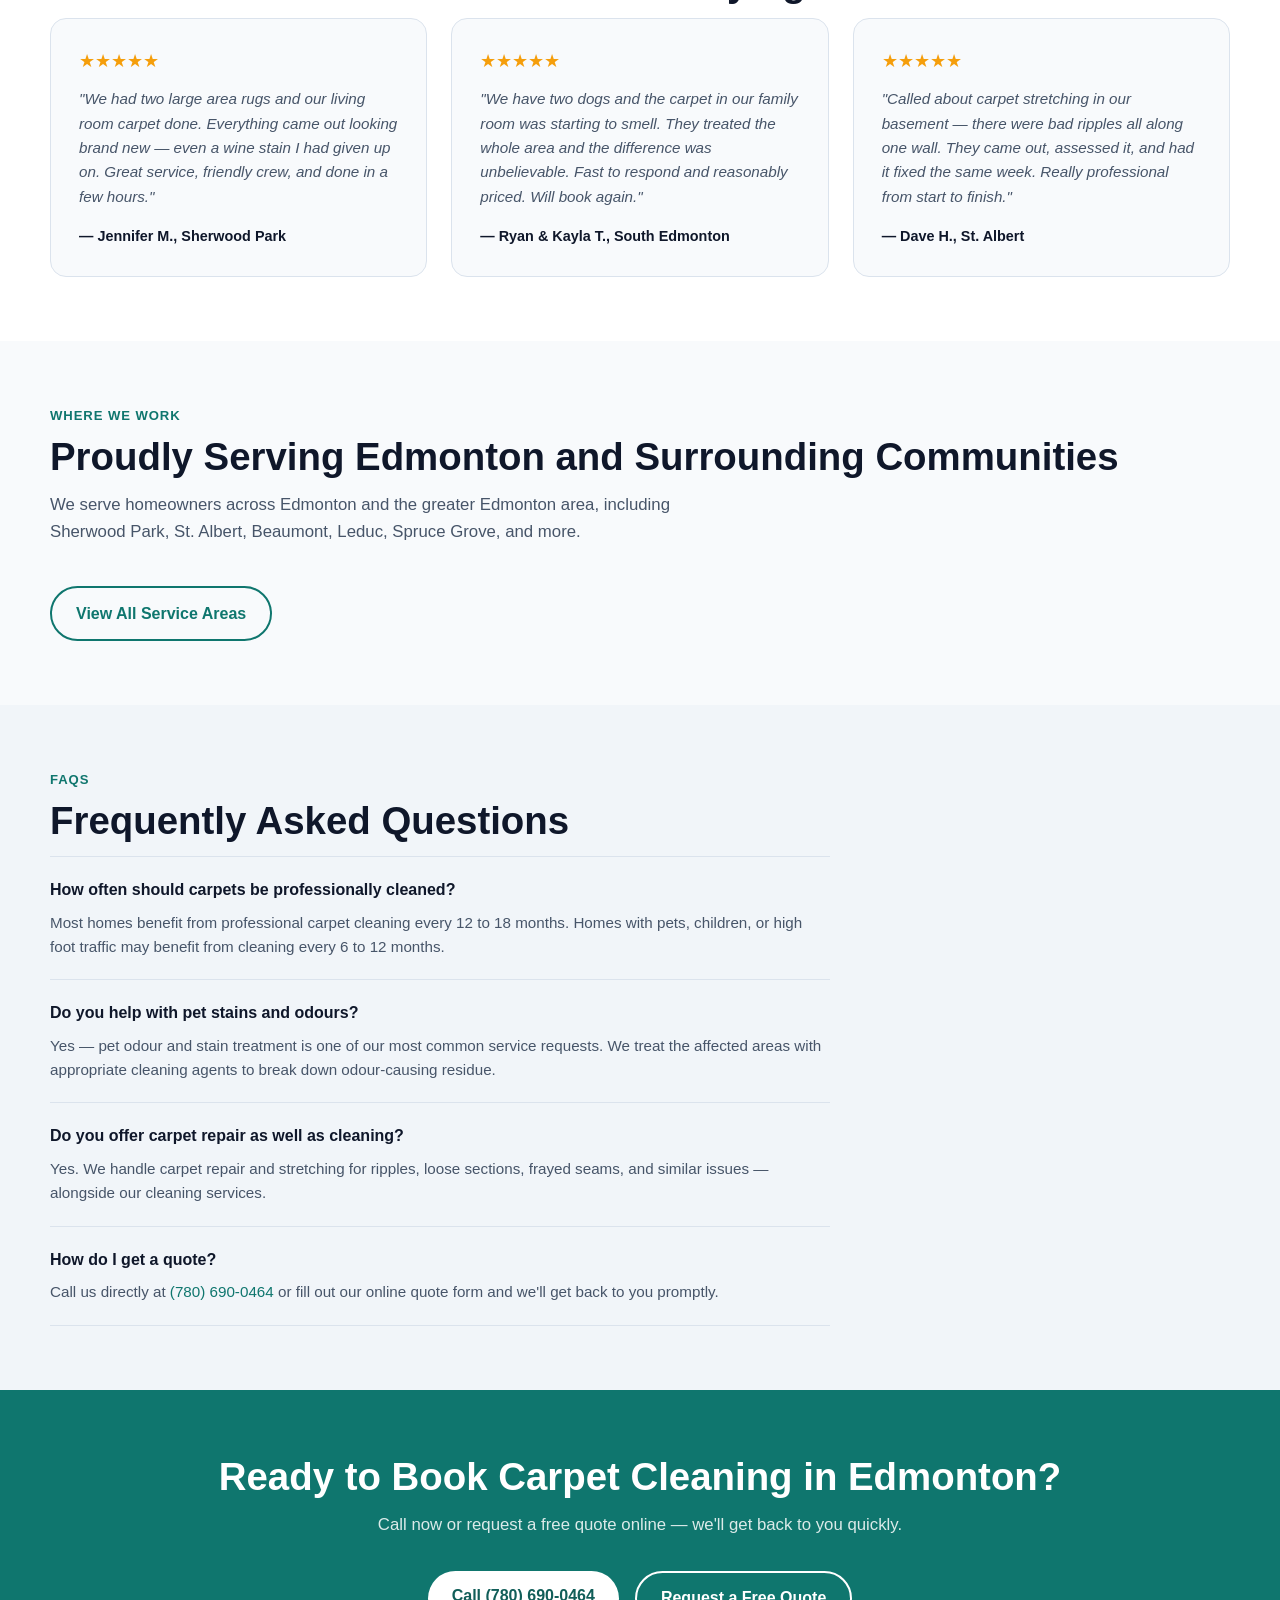
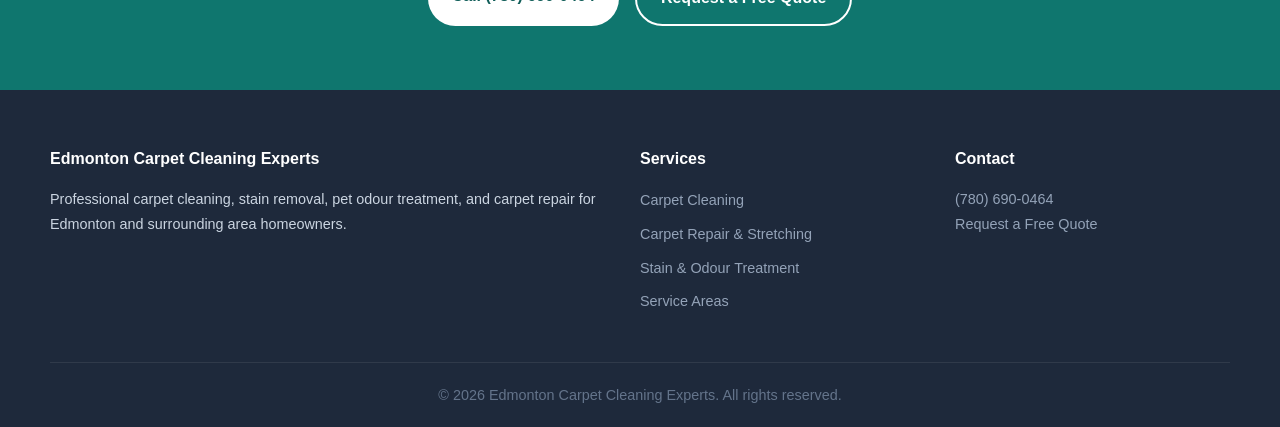
==== commit f4871c4c: "Update phone number to 780-690-0464" ====
--- a/index.html
+++ b/index.html
@@ -17,7 +17,7 @@
     "name": "Edmonton Carpet Cleaning Experts",
     "description": "Professional carpet cleaning, stain removal, pet odour treatment, and carpet repair for Edmonton and surrounding area homeowners.",
     "url": "https://www.edmontoncarpetexperts.ca",
-    "telephone": "+15872068617",
+    "telephone": "+17806900464",
     "email": "brad.niles@kleerformcorp.com",
     "areaServed": [
       "Edmonton", "Sherwood Park", "St. Albert", "Beaumont", "Leduc",
@@ -43,7 +43,7 @@
         <a href="service-areas.html">Service Areas</a>
         <a href="contact.html">Contact</a>
       </nav>
-      <a class="phone-button" href="tel:15872068617">(587) 206-8617</a>
+      <a class="phone-button" href="tel:17806900464">(780) 690-0464</a>
     </div>
   </header>
 
@@ -61,7 +61,7 @@
             and results you can see.
           </p>
           <div class="hero-actions">
-            <a class="btn btn-primary" href="tel:15872068617">Call Now</a>
+            <a class="btn btn-primary" href="tel:17806900464">Call Now</a>
             <a class="btn btn-secondary" href="contact.html">Request a Free Quote</a>
           </div>
           <ul class="trust-points">
@@ -126,7 +126,7 @@
               </div>
             </div>
           </div>
-          <a class="btn btn-primary" href="tel:15872068617">📞 Call (587) 206-8617</a>
+          <a class="btn btn-primary" href="tel:17806900464">📞 Call (780) 690-0464</a>
         </div>
         <div class="photo-hero-image">
           <img src="images/hero-technician.jpg" alt="Professional carpet cleaning technician cleaning a carpet in an Edmonton home" loading="lazy" />
@@ -282,7 +282,7 @@
           </div>
           <div class="faq-item">
             <h3>How do I get a quote?</h3>
-            <p>Call us directly at <a href="tel:15872068617">(587) 206-8617</a> or fill out our online quote form and we'll get back to you promptly.</p>
+            <p>Call us directly at <a href="tel:17806900464">(780) 690-0464</a> or fill out our online quote form and we'll get back to you promptly.</p>
           </div>
         </div>
       </div>
@@ -294,7 +294,7 @@
         <h2>Ready to Book Carpet Cleaning in Edmonton?</h2>
         <p>Call now or request a free quote online — we'll get back to you quickly.</p>
         <div class="cta-actions">
-          <a class="btn btn-primary" style="background:#fff; color:var(--primary-dark);" href="tel:15872068617">Call (587) 206-8617</a>
+          <a class="btn btn-primary" style="background:#fff; color:var(--primary-dark);" href="tel:17806900464">Call (780) 690-0464</a>
           <a class="btn btn-secondary" href="contact.html">Request a Free Quote</a>
         </div>
       </div>
@@ -319,7 +319,7 @@
       </div>
       <div>
         <h3>Contact</h3>
-        <p><a href="tel:15872068617">(587) 206-8617</a></p>
+        <p><a href="tel:17806900464">(780) 690-0464</a></p>
         <p><a href="contact.html">Request a Free Quote</a></p>
       </div>
     </div>
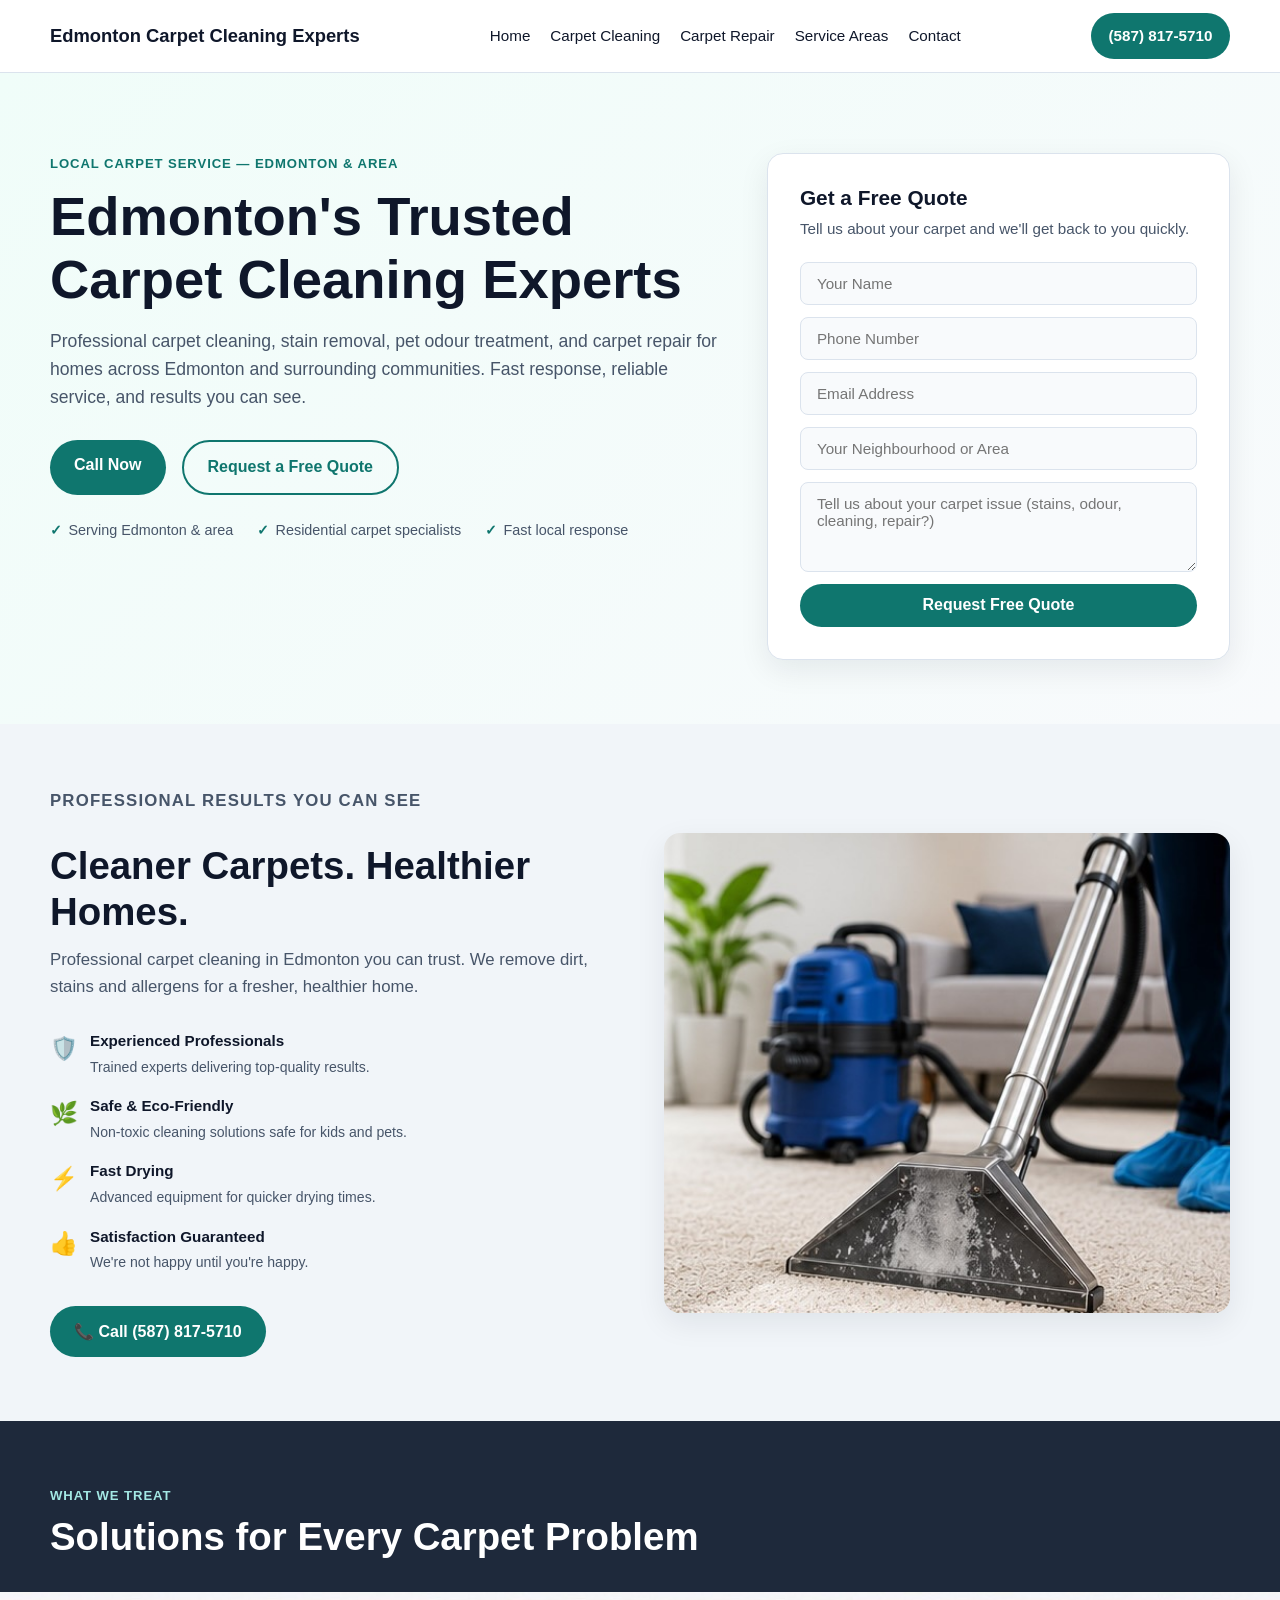
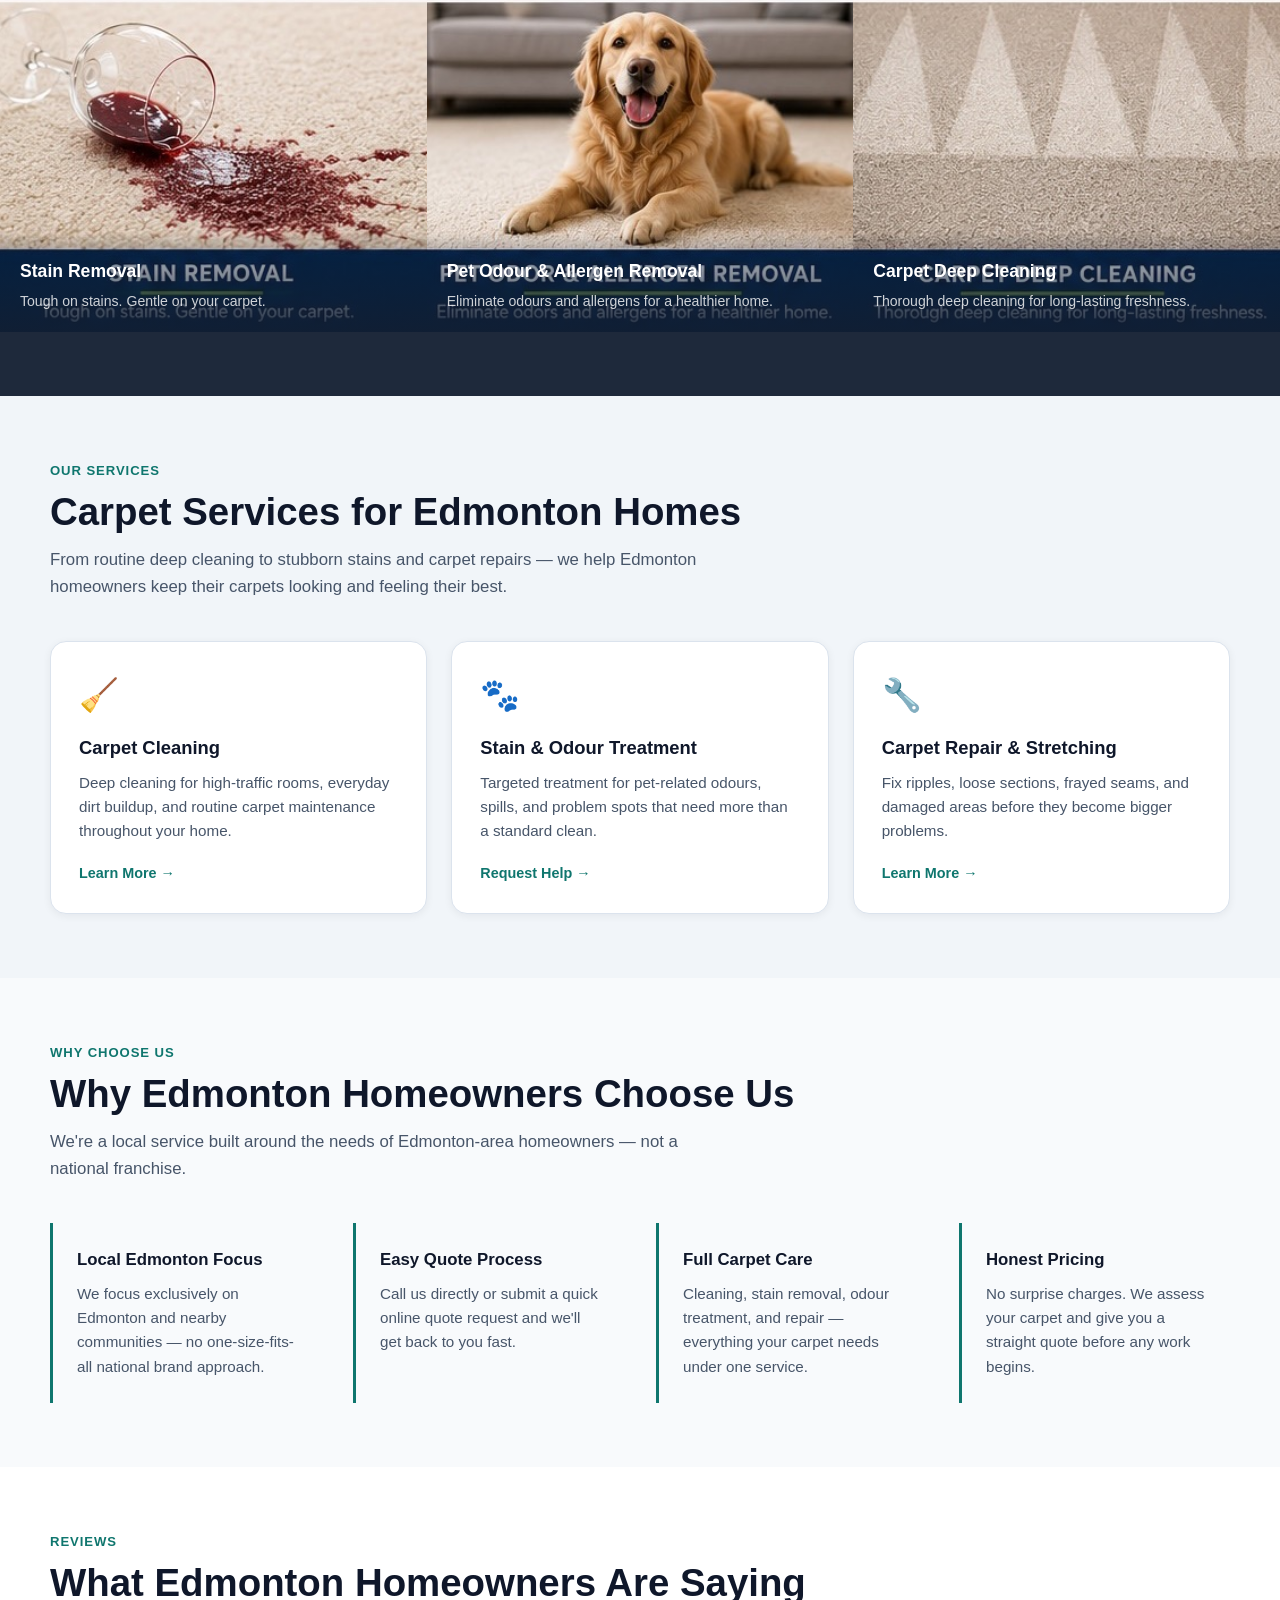
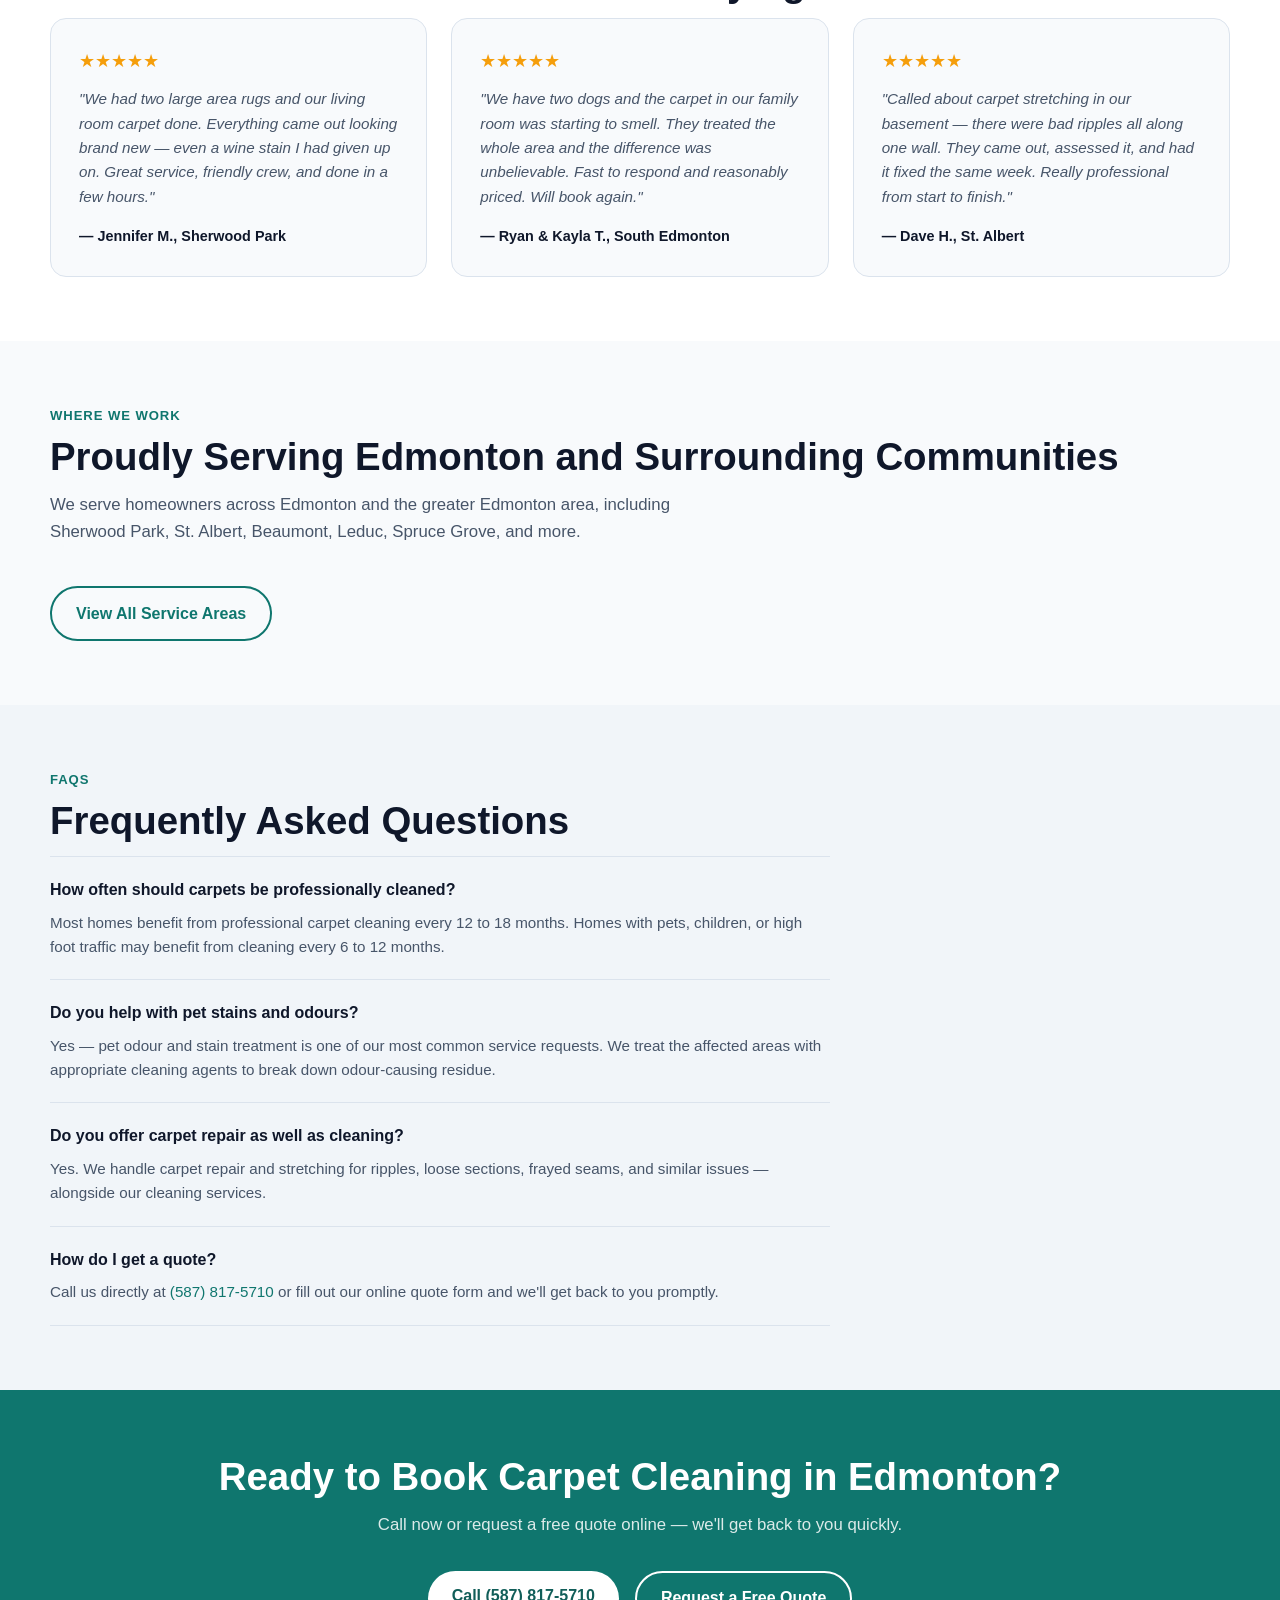
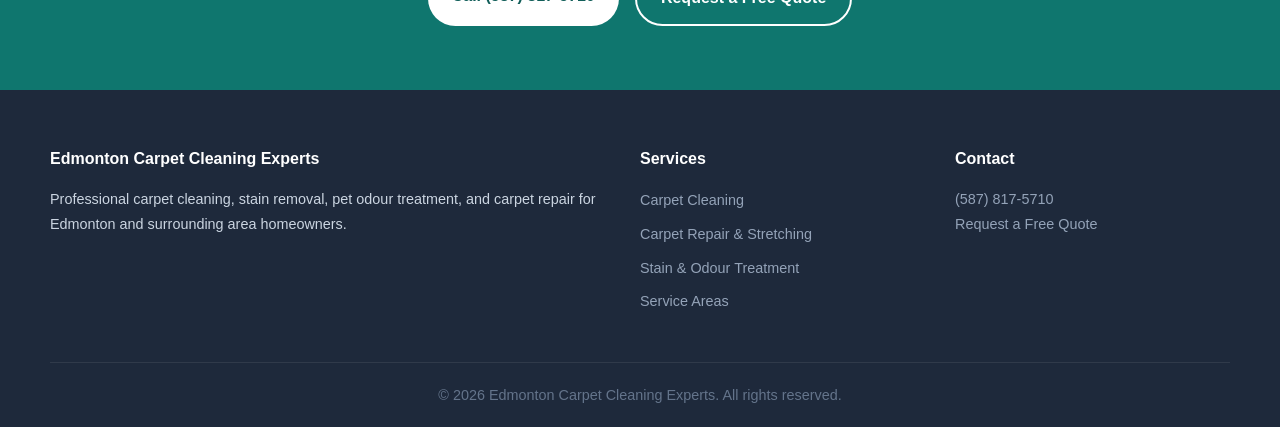
==== commit 774bd684: "Update phone number to Twilio line (587) 817-5710 Co-Authored-By: Claude Opus 5.5 <noreply@anthropic" ====
--- a/index.html
+++ b/index.html
@@ -17,7 +17,7 @@
     "name": "Edmonton Carpet Cleaning Experts",
     "description": "Professional carpet cleaning, stain removal, pet odour treatment, and carpet repair for Edmonton and surrounding area homeowners.",
     "url": "https://www.edmontoncarpetexperts.ca",
-    "telephone": "+17806900464",
+    "telephone": "+15878175710",
     "email": "brad.niles@kleerformcorp.com",
     "areaServed": [
       "Edmonton", "Sherwood Park", "St. Albert", "Beaumont", "Leduc",
@@ -43,7 +43,7 @@
         <a href="service-areas.html">Service Areas</a>
         <a href="contact.html">Contact</a>
       </nav>
-      <a class="phone-button" href="tel:17806900464">(780) 690-0464</a>
+      <a class="phone-button" href="tel:+15878175710">(587) 817-5710</a>
     </div>
   </header>
 
@@ -61,7 +61,7 @@
             and results you can see.
           </p>
           <div class="hero-actions">
-            <a class="btn btn-primary" href="tel:17806900464">Call Now</a>
+            <a class="btn btn-primary" href="tel:+15878175710">Call Now</a>
             <a class="btn btn-secondary" href="contact.html">Request a Free Quote</a>
           </div>
           <ul class="trust-points">
@@ -126,7 +126,7 @@
               </div>
             </div>
           </div>
-          <a class="btn btn-primary" href="tel:17806900464">📞 Call (780) 690-0464</a>
+          <a class="btn btn-primary" href="tel:+15878175710">📞 Call (587) 817-5710</a>
         </div>
         <div class="photo-hero-image">
           <img src="images/hero-technician.jpg" alt="Professional carpet cleaning technician cleaning a carpet in an Edmonton home" loading="lazy" />
@@ -282,7 +282,7 @@
           </div>
           <div class="faq-item">
             <h3>How do I get a quote?</h3>
-            <p>Call us directly at <a href="tel:17806900464">(780) 690-0464</a> or fill out our online quote form and we'll get back to you promptly.</p>
+            <p>Call us directly at <a href="tel:+15878175710">(587) 817-5710</a> or fill out our online quote form and we'll get back to you promptly.</p>
           </div>
         </div>
       </div>
@@ -294,7 +294,7 @@
         <h2>Ready to Book Carpet Cleaning in Edmonton?</h2>
         <p>Call now or request a free quote online — we'll get back to you quickly.</p>
         <div class="cta-actions">
-          <a class="btn btn-primary" style="background:#fff; color:var(--primary-dark);" href="tel:17806900464">Call (780) 690-0464</a>
+          <a class="btn btn-primary" style="background:#fff; color:var(--primary-dark);" href="tel:+15878175710">Call (587) 817-5710</a>
           <a class="btn btn-secondary" href="contact.html">Request a Free Quote</a>
         </div>
       </div>
@@ -319,7 +319,7 @@
       </div>
       <div>
         <h3>Contact</h3>
-        <p><a href="tel:17806900464">(780) 690-0464</a></p>
+        <p><a href="tel:+15878175710">(587) 817-5710</a></p>
         <p><a href="contact.html">Request a Free Quote</a></p>
       </div>
     </div>
